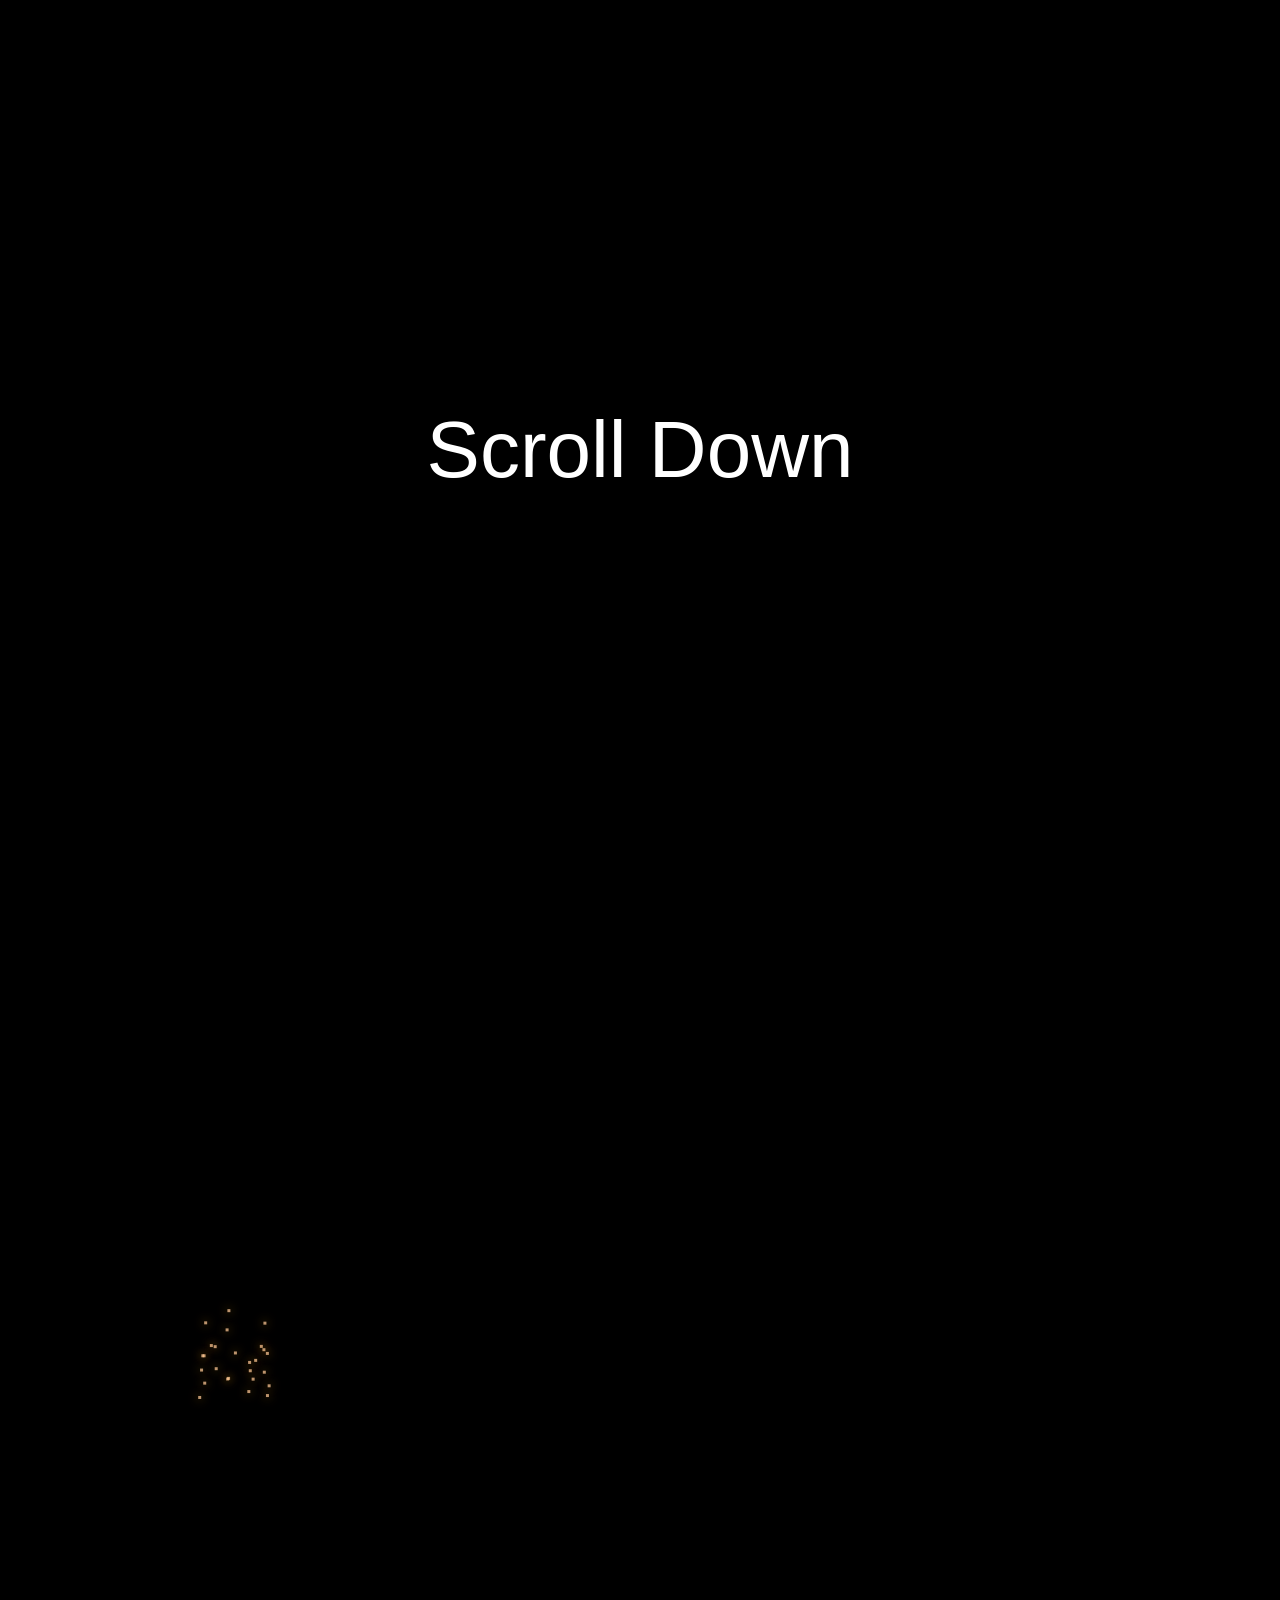
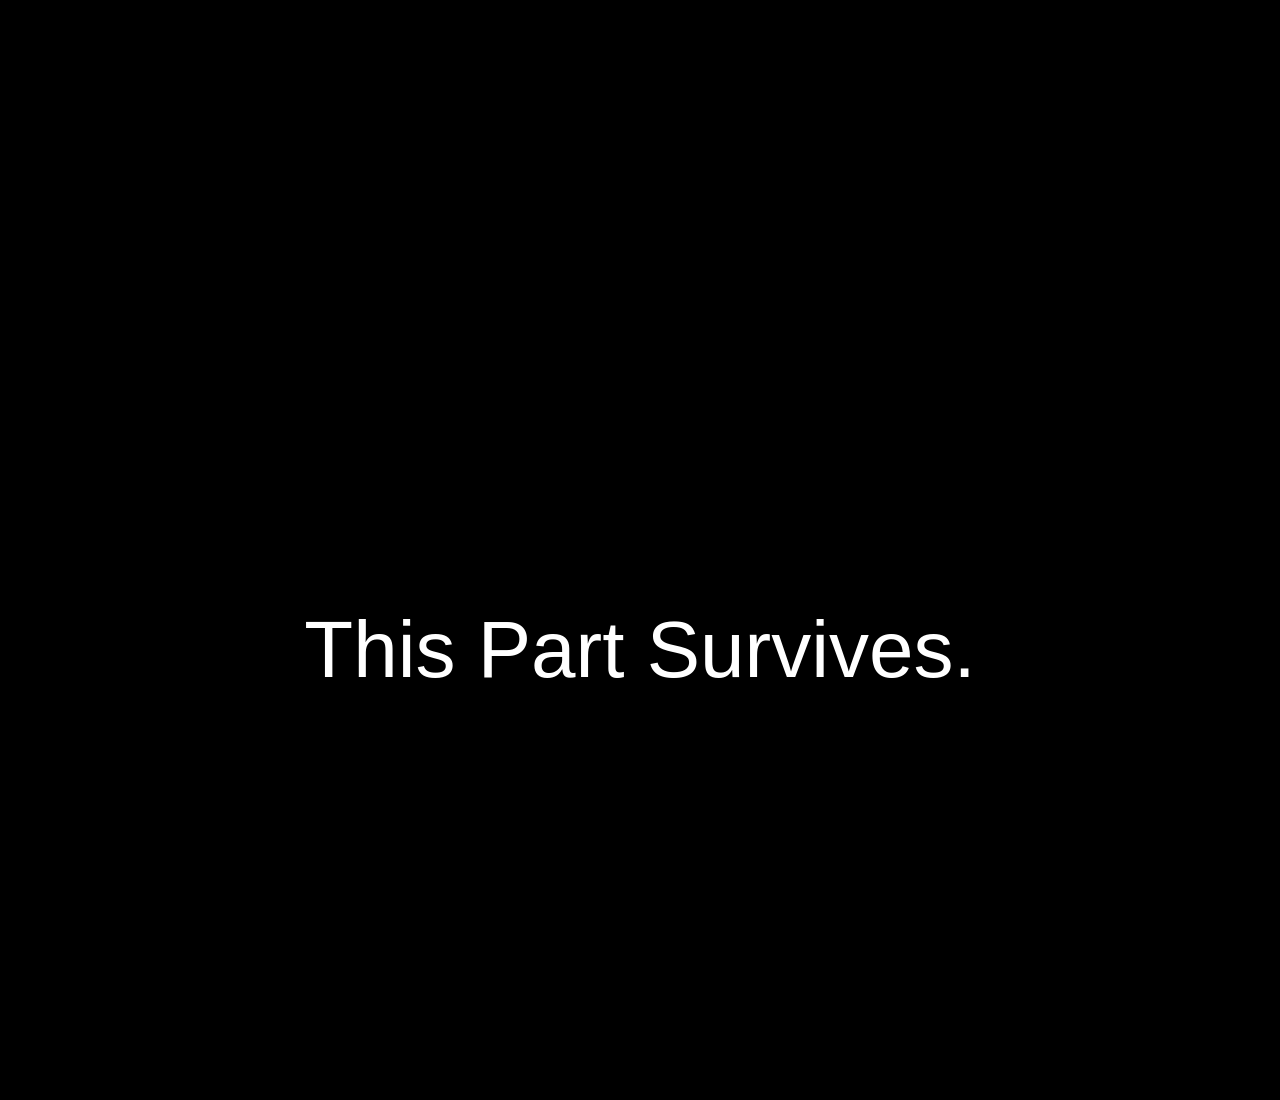
==== index.html @ 109fda02 "Add initial HTML structure for Thanos Scroll Snap" ====
<!DOCTYPE html>
<html>
<head>
<meta charset="UTF-8">
<title>Thanos Scroll Snap</title>
<style>
body {
  margin: 0;
  background: black;
  color: white;
  font-family: Arial, sans-serif;
  overflow-x: hidden;
}

section {
  height: 100vh;
  display: flex;
  justify-content: center;
  align-items: center;
  font-size: 80px;
  position: relative;
}

#snap-section {
  position: relative;
}

canvas {
  position: absolute;
  top: 0;
  left: 0;
  pointer-events: none;
}
</style>
</head>
<body>

<section>
  Scroll Down
</section>

<section id="snap-section">
  <div id="target">I DON'T FEEL SO GOOD...</div>
  <canvas id="canvas"></canvas>
</section>

<section>
  This Part Survives.
</section>

<script>
const section = document.getElementById("snap-section");
const target = document.getElementById("target");
const canvas = document.getElementById("canvas");
const ctx = canvas.getContext("2d");

canvas.width = window.innerWidth;
canvas.height = window.innerHeight;

let particles = [];
let snapped = false;

function createParticles() {
  const rect = target.getBoundingClientRect();

  ctx.font = "80px Arial";
  ctx.fillStyle = "white";
  ctx.fillText(target.innerText, rect.left, rect.top + 80);

  const imageData = ctx.getImageData(rect.left, rect.top, rect.width, rect.height);
  target.style.visibility = "hidden";

  for (let y = 0; y < imageData.height; y += 4) {
    for (let x = 0; x < imageData.width; x += 4) {

      const index = (y * imageData.width + x) * 4;
      const alpha = imageData.data[index + 3];

      // LEFT → RIGHT dissolve control
      if (alpha > 150 && x < imageData.width * progress) {
        particles.push({
          x: rect.left + x,
          y: rect.top + y,
          vx: Math.random() * 3 + 1,  // WIND RIGHT
          vy: (Math.random() - 0.5) * 2,
          alpha: 1,
          glow: Math.random() * 0.5 + 0.5
        });
      }
    }
  }
}

function animate() {
  ctx.clearRect(0, 0, canvas.width, canvas.height);

  particles.forEach(p => {
    p.x += p.vx;
    p.y += p.vy;
    p.alpha -= 0.01;

    ctx.fillStyle = `rgba(255, 200, 150, ${p.alpha})`;
    ctx.shadowBlur = 10;
    ctx.shadowColor = "orange";
    ctx.fillRect(p.x, p.y, 3, 3);
  });

  requestAnimationFrame(animate);
}

let progress = 0;

window.addEventListener("scroll", () => {
  const rect = section.getBoundingClientRect();

  if (!snapped && rect.top < window.innerHeight / 2) {
    snapped = true;
  }

  if (snapped && progress < 1) {
    progress += 0.02; // dissolve speed
    createParticles();
  }
});

animate();
</script>

</body>
</html>
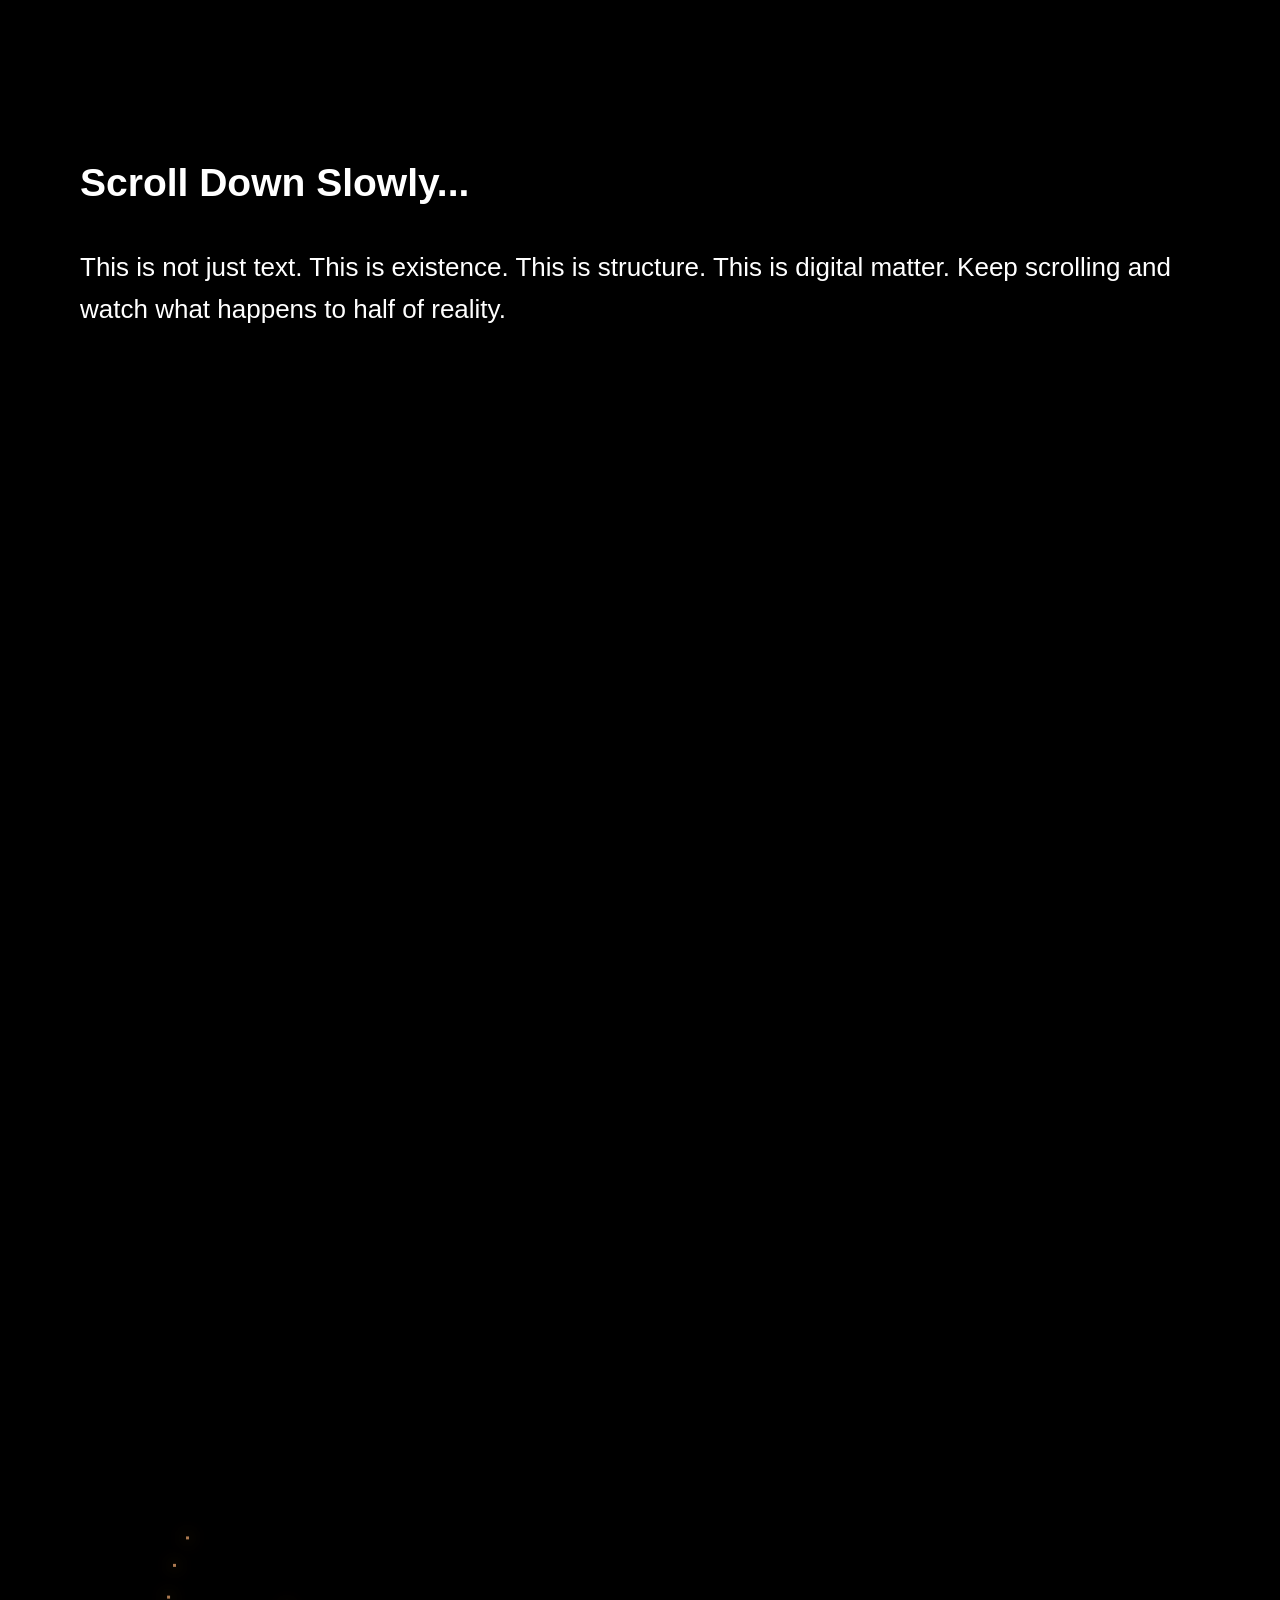
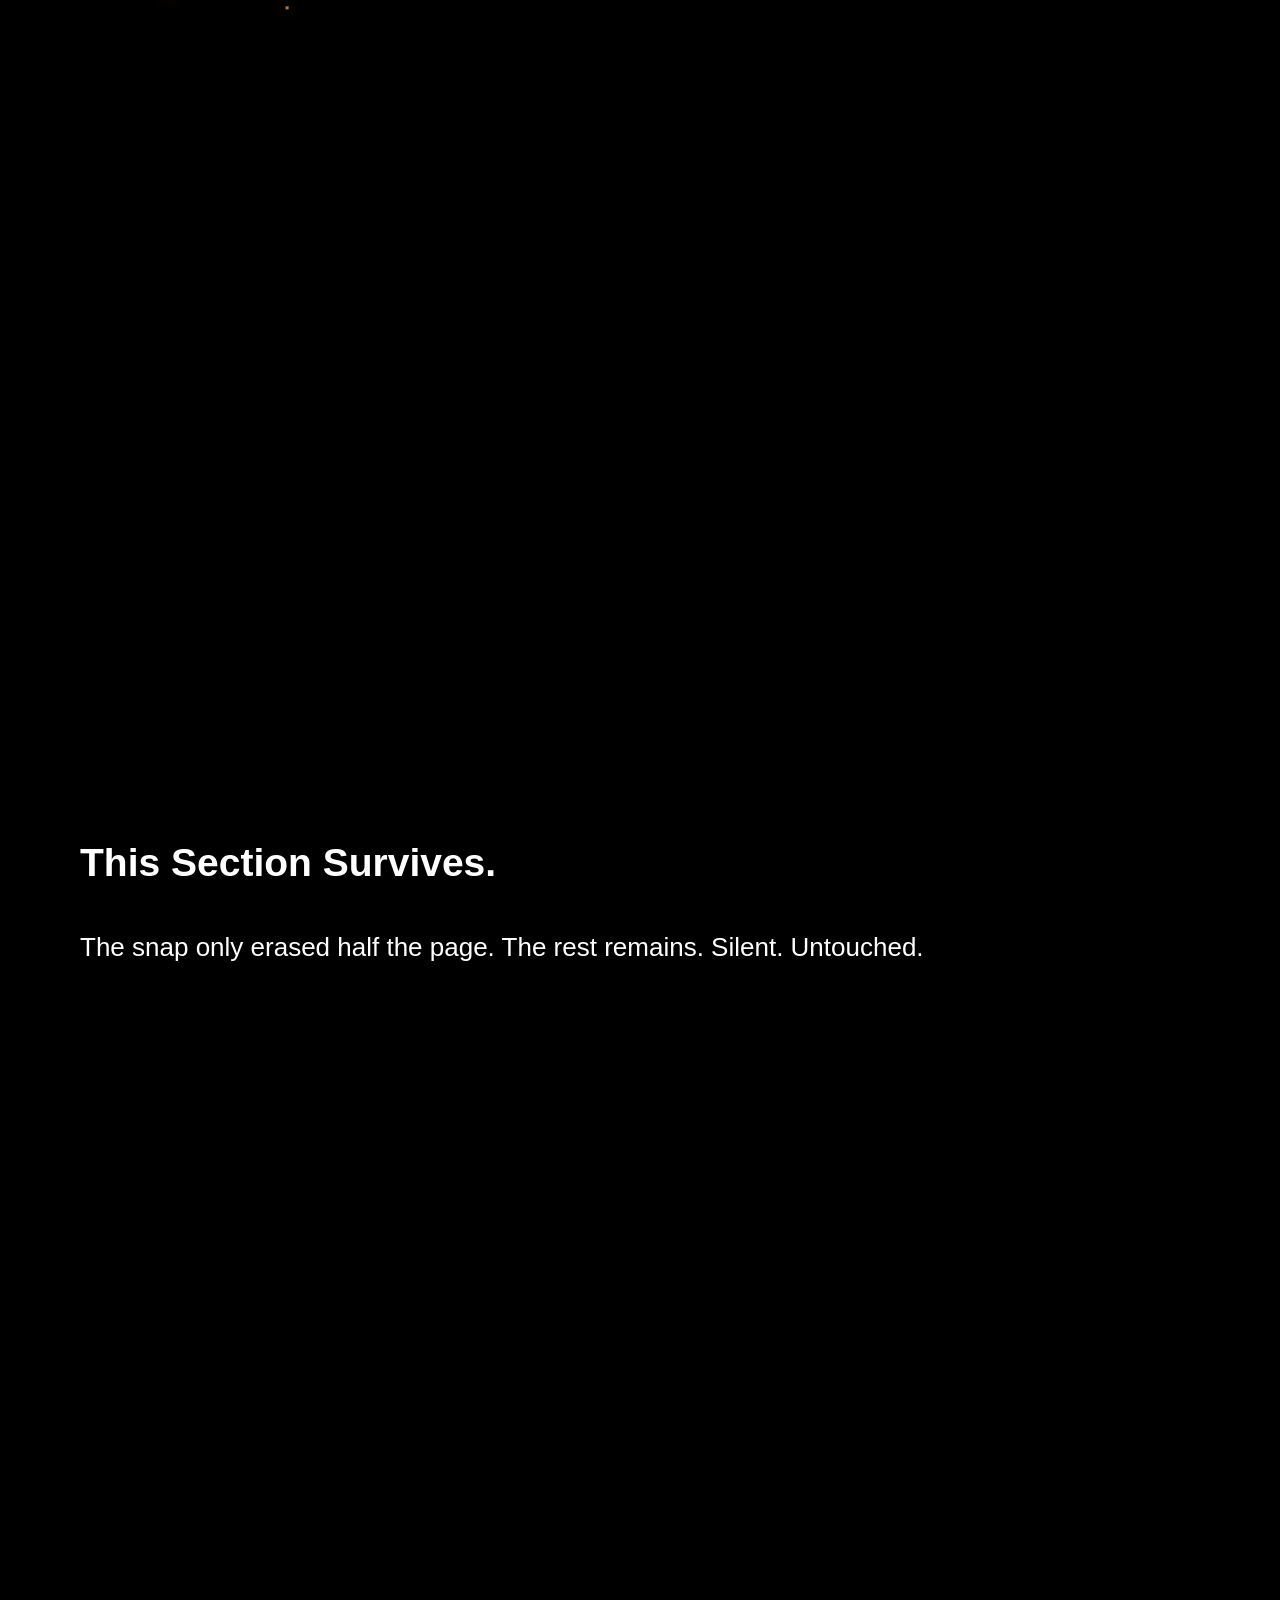
==== commit 7916f1d0: "Update index.html" ====
--- a/index.html
+++ b/index.html
@@ -2,7 +2,7 @@
 <html>
 <head>
 <meta charset="UTF-8">
-<title>Thanos Scroll Snap</title>
+<title>Scroll Snap Apocalypse</title>
 <style>
 body {
   margin: 0;
@@ -13,16 +13,18 @@
 }
 
 section {
-  height: 100vh;
-  display: flex;
-  justify-content: center;
-  align-items: center;
-  font-size: 80px;
-  position: relative;
+  min-height: 100vh;
+  padding: 120px 80px;
+  font-size: 26px;
+  line-height: 1.6;
 }
 
 #snap-section {
   position: relative;
+}
+
+#target {
+  max-width: 900px;
 }
 
 canvas {
@@ -36,16 +38,46 @@
 <body>
 
 <section>
-  Scroll Down
+  <h1>Scroll Down Slowly...</h1>
+  <p>
+  This is not just text. This is existence. This is structure. This is digital matter.
+  Keep scrolling and watch what happens to half of reality.
+  </p>
 </section>
 
 <section id="snap-section">
-  <div id="target">I DON'T FEEL SO GOOD...</div>
+  <div id="target">
+    <h2>The Collapse Begins</h2>
+    <p>
+    Everything you see here will not survive. Systems fail. Structures dissolve.
+    Words lose meaning. Lines fade. Presence becomes memory.
+    </p>
+    <p>
+    This paragraph represents stability. Or at least it tries to.
+    But nothing is stable. Nothing is permanent.
+    </p>
+    <p>
+    The wind is coming from the left.
+    The particles will drift.
+    The dust will glow.
+    And half of this digital world will turn into ash.
+    </p>
+    <p>
+    Scroll further.
+    Watch carefully.
+    </p>
+  </div>
   <canvas id="canvas"></canvas>
 </section>
 
 <section>
-  This Part Survives.
+  <h2>This Section Survives.</h2>
+  <p>
+  The snap only erased half the page.
+  The rest remains.
+  Silent.
+  Untouched.
+  </p>
 </section>
 
 <script>
@@ -59,15 +91,17 @@
 
 let particles = [];
 let snapped = false;
+let progress = 0;
 
 function createParticles() {
   const rect = target.getBoundingClientRect();
 
-  ctx.font = "80px Arial";
+  ctx.font = "26px Arial";
   ctx.fillStyle = "white";
-  ctx.fillText(target.innerText, rect.left, rect.top + 80);
+  ctx.fillText(target.innerText, rect.left, rect.top + 40);
 
   const imageData = ctx.getImageData(rect.left, rect.top, rect.width, rect.height);
+
   target.style.visibility = "hidden";
 
   for (let y = 0; y < imageData.height; y += 4) {
@@ -76,15 +110,13 @@
       const index = (y * imageData.width + x) * 4;
       const alpha = imageData.data[index + 3];
 
-      // LEFT → RIGHT dissolve control
       if (alpha > 150 && x < imageData.width * progress) {
         particles.push({
           x: rect.left + x,
           y: rect.top + y,
-          vx: Math.random() * 3 + 1,  // WIND RIGHT
+          vx: Math.random() * 4 + 1,
           vy: (Math.random() - 0.5) * 2,
-          alpha: 1,
-          glow: Math.random() * 0.5 + 0.5
+          alpha: 1
         });
       }
     }
@@ -97,18 +129,16 @@
   particles.forEach(p => {
     p.x += p.vx;
     p.y += p.vy;
-    p.alpha -= 0.01;
+    p.alpha -= 0.008;
 
-    ctx.fillStyle = `rgba(255, 200, 150, ${p.alpha})`;
-    ctx.shadowBlur = 10;
+    ctx.fillStyle = `rgba(255,180,120,${p.alpha})`;
+    ctx.shadowBlur = 15;
     ctx.shadowColor = "orange";
     ctx.fillRect(p.x, p.y, 3, 3);
   });
 
   requestAnimationFrame(animate);
 }
-
-let progress = 0;
 
 window.addEventListener("scroll", () => {
   const rect = section.getBoundingClientRect();
@@ -118,7 +148,7 @@
   }
 
   if (snapped && progress < 1) {
-    progress += 0.02; // dissolve speed
+    progress += 0.015;
     createParticles();
   }
 });
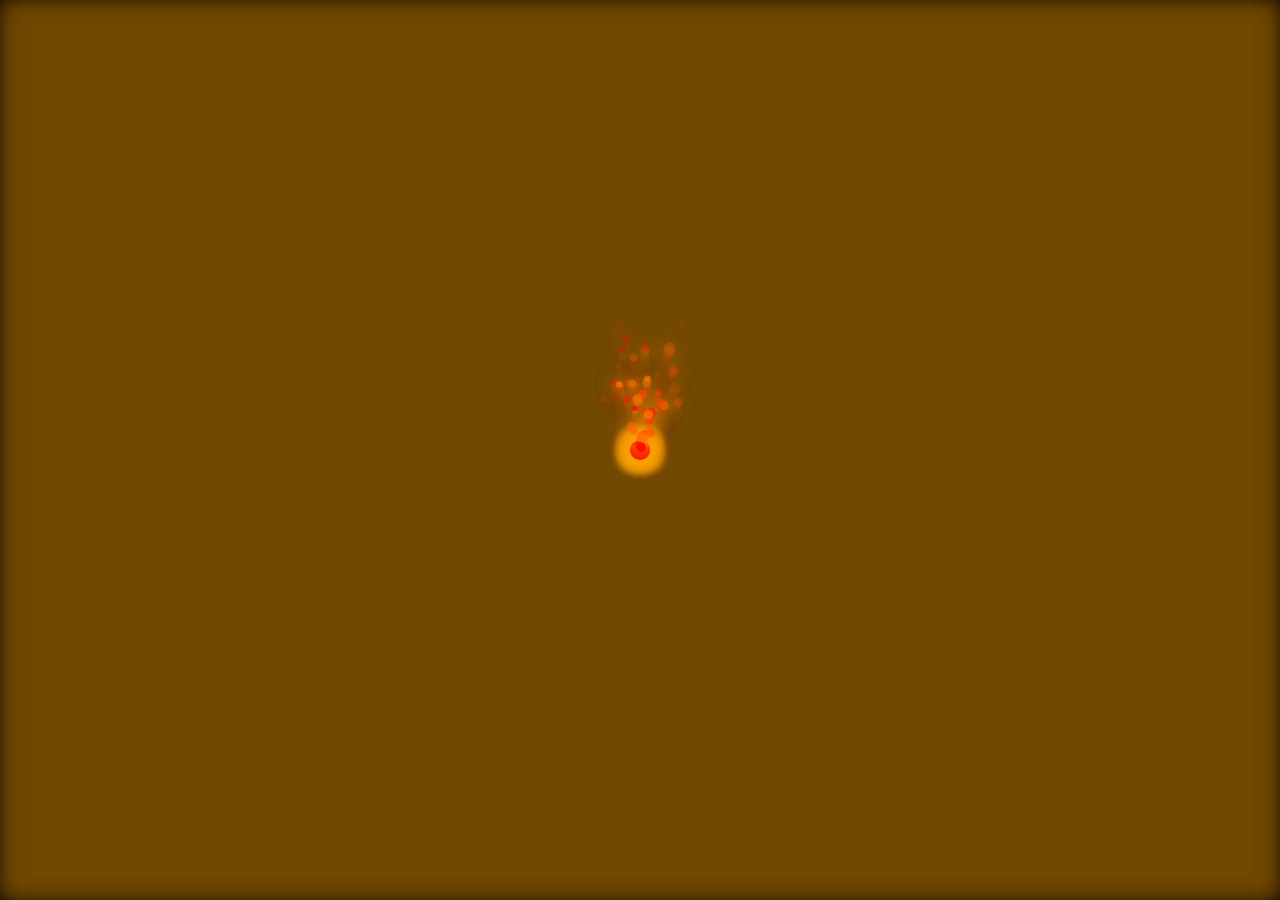
==== commit 4479ccc8: "Update index.html" ====
--- a/index.html
+++ b/index.html
@@ -2,156 +2,100 @@
 <html>
 <head>
 <meta charset="UTF-8">
-<title>Scroll Snap Apocalypse</title>
+<title>Dragon Cursor</title>
 <style>
 body {
   margin: 0;
   background: black;
-  color: white;
-  font-family: Arial, sans-serif;
-  overflow-x: hidden;
+  overflow: hidden;
+  cursor: none;
 }
-
-section {
-  min-height: 100vh;
-  padding: 120px 80px;
-  font-size: 26px;
-  line-height: 1.6;
-}
-
-#snap-section {
-  position: relative;
-}
-
-#target {
-  max-width: 900px;
-}
-
 canvas {
-  position: absolute;
-  top: 0;
-  left: 0;
-  pointer-events: none;
+  display: block;
 }
 </style>
 </head>
 <body>
 
-<section>
-  <h1>Scroll Down Slowly...</h1>
-  <p>
-  This is not just text. This is existence. This is structure. This is digital matter.
-  Keep scrolling and watch what happens to half of reality.
-  </p>
-</section>
-
-<section id="snap-section">
-  <div id="target">
-    <h2>The Collapse Begins</h2>
-    <p>
-    Everything you see here will not survive. Systems fail. Structures dissolve.
-    Words lose meaning. Lines fade. Presence becomes memory.
-    </p>
-    <p>
-    This paragraph represents stability. Or at least it tries to.
-    But nothing is stable. Nothing is permanent.
-    </p>
-    <p>
-    The wind is coming from the left.
-    The particles will drift.
-    The dust will glow.
-    And half of this digital world will turn into ash.
-    </p>
-    <p>
-    Scroll further.
-    Watch carefully.
-    </p>
-  </div>
-  <canvas id="canvas"></canvas>
-</section>
-
-<section>
-  <h2>This Section Survives.</h2>
-  <p>
-  The snap only erased half the page.
-  The rest remains.
-  Silent.
-  Untouched.
-  </p>
-</section>
+<canvas id="canvas"></canvas>
 
 <script>
-const section = document.getElementById("snap-section");
-const target = document.getElementById("target");
 const canvas = document.getElementById("canvas");
 const ctx = canvas.getContext("2d");
 
 canvas.width = window.innerWidth;
 canvas.height = window.innerHeight;
 
-let particles = [];
-let snapped = false;
-let progress = 0;
+let mouse = { x: canvas.width / 2, y: canvas.height / 2 };
+let segments = [];
+let fireParticles = [];
 
-function createParticles() {
-  const rect = target.getBoundingClientRect();
+const segmentCount = 40;
 
-  ctx.font = "26px Arial";
-  ctx.fillStyle = "white";
-  ctx.fillText(target.innerText, rect.left, rect.top + 40);
+// Create dragon body
+for (let i = 0; i < segmentCount; i++) {
+  segments.push({ x: mouse.x, y: mouse.y });
+}
 
-  const imageData = ctx.getImageData(rect.left, rect.top, rect.width, rect.height);
+window.addEventListener("mousemove", e => {
+  mouse.x = e.clientX;
+  mouse.y = e.clientY;
+});
 
-  target.style.visibility = "hidden";
-
-  for (let y = 0; y < imageData.height; y += 4) {
-    for (let x = 0; x < imageData.width; x += 4) {
-
-      const index = (y * imageData.width + x) * 4;
-      const alpha = imageData.data[index + 3];
-
-      if (alpha > 150 && x < imageData.width * progress) {
-        particles.push({
-          x: rect.left + x,
-          y: rect.top + y,
-          vx: Math.random() * 4 + 1,
-          vy: (Math.random() - 0.5) * 2,
-          alpha: 1
-        });
-      }
-    }
-  }
+// Fire particle
+function createFire(x, y) {
+  fireParticles.push({
+    x: x,
+    y: y,
+    vx: (Math.random() - 0.5) * 2,
+    vy: Math.random() * -2 - 1,
+    alpha: 1,
+    size: Math.random() * 4 + 2
+  });
 }
 
 function animate() {
-  ctx.clearRect(0, 0, canvas.width, canvas.height);
+  ctx.fillStyle = "rgba(0,0,0,0.2)";
+  ctx.fillRect(0, 0, canvas.width, canvas.height);
 
-  particles.forEach(p => {
+  // Dragon movement (smooth follow)
+  segments[0].x += (mouse.x - segments[0].x) * 0.2;
+  segments[0].y += (mouse.y - segments[0].y) * 0.2;
+
+  for (let i = 1; i < segments.length; i++) {
+    segments[i].x += (segments[i-1].x - segments[i].x) * 0.3;
+    segments[i].y += (segments[i-1].y - segments[i].y) * 0.3;
+  }
+
+  // Draw dragon body
+  for (let i = segments.length - 1; i >= 0; i--) {
+    ctx.beginPath();
+    ctx.arc(segments[i].x, segments[i].y, 10 - i * 0.2, 0, Math.PI * 2);
+    ctx.fillStyle = `hsl(${i * 5}, 100%, 50%)`;
+    ctx.shadowBlur = 20;
+    ctx.shadowColor = "orange";
+    ctx.fill();
+  }
+
+  // Create fire from head
+  createFire(segments[0].x, segments[0].y);
+
+  // Draw fire particles
+  fireParticles.forEach((p, index) => {
     p.x += p.vx;
     p.y += p.vy;
-    p.alpha -= 0.008;
+    p.alpha -= 0.02;
 
-    ctx.fillStyle = `rgba(255,180,120,${p.alpha})`;
-    ctx.shadowBlur = 15;
-    ctx.shadowColor = "orange";
-    ctx.fillRect(p.x, p.y, 3, 3);
+    ctx.beginPath();
+    ctx.arc(p.x, p.y, p.size, 0, Math.PI * 2);
+    ctx.fillStyle = `rgba(255, ${Math.random()*150}, 0, ${p.alpha})`;
+    ctx.fill();
+
+    if (p.alpha <= 0) fireParticles.splice(index, 1);
   });
 
   requestAnimationFrame(animate);
 }
-
-window.addEventListener("scroll", () => {
-  const rect = section.getBoundingClientRect();
-
-  if (!snapped && rect.top < window.innerHeight / 2) {
-    snapped = true;
-  }
-
-  if (snapped && progress < 1) {
-    progress += 0.015;
-    createParticles();
-  }
-});
 
 animate();
 </script>
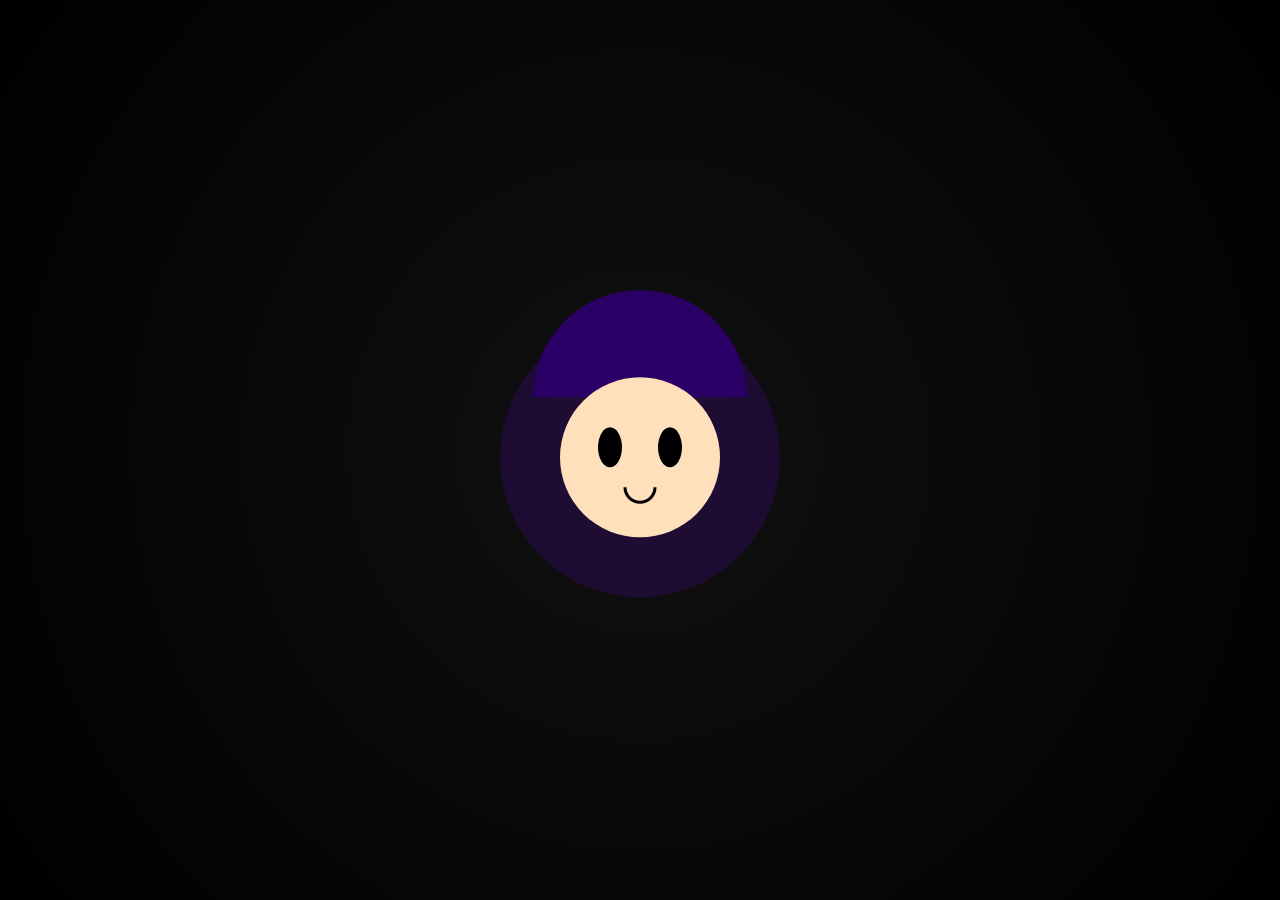
==== commit 46416e29: "Update index.html" ====
--- a/index.html
+++ b/index.html
@@ -2,13 +2,12 @@
 <html>
 <head>
 <meta charset="UTF-8">
-<title>Dragon Cursor</title>
+<title>Code Anime Girl</title>
 <style>
 body {
   margin: 0;
-  background: black;
+  background: radial-gradient(circle at center, #111, #000);
   overflow: hidden;
-  cursor: none;
 }
 canvas {
   display: block;
@@ -26,74 +25,60 @@
 canvas.width = window.innerWidth;
 canvas.height = window.innerHeight;
 
-let mouse = { x: canvas.width / 2, y: canvas.height / 2 };
-let segments = [];
-let fireParticles = [];
+let time = 0;
+let blinkTimer = 0;
 
-const segmentCount = 40;
+function drawCharacter() {
+  const centerX = canvas.width / 2;
+  const centerY = canvas.height / 2 + Math.sin(time * 0.02) * 10;
 
-// Create dragon body
-for (let i = 0; i < segmentCount; i++) {
-  segments.push({ x: mouse.x, y: mouse.y });
-}
+  // Aura glow
+  ctx.beginPath();
+  ctx.arc(centerX, centerY, 140, 0, Math.PI * 2);
+  ctx.fillStyle = "rgba(120, 0, 255, 0.15)";
+  ctx.fill();
 
-window.addEventListener("mousemove", e => {
-  mouse.x = e.clientX;
-  mouse.y = e.clientY;
-});
+  // Hair sway
+  const hairOffset = Math.sin(time * 0.05) * 8;
 
-// Fire particle
-function createFire(x, y) {
-  fireParticles.push({
-    x: x,
-    y: y,
-    vx: (Math.random() - 0.5) * 2,
-    vy: Math.random() * -2 - 1,
-    alpha: 1,
-    size: Math.random() * 4 + 2
-  });
+  // Hair
+  ctx.beginPath();
+  ctx.arc(centerX, centerY - 60, 100 + hairOffset, Math.PI, 2 * Math.PI);
+  ctx.fillStyle = "#2b0066";
+  ctx.fill();
+
+  // Face
+  ctx.beginPath();
+  ctx.arc(centerX, centerY, 80, 0, Math.PI * 2);
+  ctx.fillStyle = "#ffe0bd";
+  ctx.fill();
+
+  // Eyes
+  blinkTimer++;
+  let eyeHeight = blinkTimer % 200 > 180 ? 2 : 20;
+
+  ctx.fillStyle = "black";
+
+  ctx.beginPath();
+  ctx.ellipse(centerX - 30, centerY - 10, 12, eyeHeight, 0, 0, Math.PI * 2);
+  ctx.fill();
+
+  ctx.beginPath();
+  ctx.ellipse(centerX + 30, centerY - 10, 12, eyeHeight, 0, 0, Math.PI * 2);
+  ctx.fill();
+
+  // Mouth
+  ctx.beginPath();
+  ctx.arc(centerX, centerY + 30, 15, 0, Math.PI);
+  ctx.strokeStyle = "black";
+  ctx.lineWidth = 3;
+  ctx.stroke();
 }
 
 function animate() {
-  ctx.fillStyle = "rgba(0,0,0,0.2)";
-  ctx.fillRect(0, 0, canvas.width, canvas.height);
-
-  // Dragon movement (smooth follow)
-  segments[0].x += (mouse.x - segments[0].x) * 0.2;
-  segments[0].y += (mouse.y - segments[0].y) * 0.2;
-
-  for (let i = 1; i < segments.length; i++) {
-    segments[i].x += (segments[i-1].x - segments[i].x) * 0.3;
-    segments[i].y += (segments[i-1].y - segments[i].y) * 0.3;
-  }
-
-  // Draw dragon body
-  for (let i = segments.length - 1; i >= 0; i--) {
-    ctx.beginPath();
-    ctx.arc(segments[i].x, segments[i].y, 10 - i * 0.2, 0, Math.PI * 2);
-    ctx.fillStyle = `hsl(${i * 5}, 100%, 50%)`;
-    ctx.shadowBlur = 20;
-    ctx.shadowColor = "orange";
-    ctx.fill();
-  }
-
-  // Create fire from head
-  createFire(segments[0].x, segments[0].y);
-
-  // Draw fire particles
-  fireParticles.forEach((p, index) => {
-    p.x += p.vx;
-    p.y += p.vy;
-    p.alpha -= 0.02;
-
-    ctx.beginPath();
-    ctx.arc(p.x, p.y, p.size, 0, Math.PI * 2);
-    ctx.fillStyle = `rgba(255, ${Math.random()*150}, 0, ${p.alpha})`;
-    ctx.fill();
-
-    if (p.alpha <= 0) fireParticles.splice(index, 1);
-  });
-
+  ctx.clearRect(0, 0, canvas.width, canvas.height);
+  drawCharacter();
+  time++;
   requestAnimationFrame(animate);
 }
 
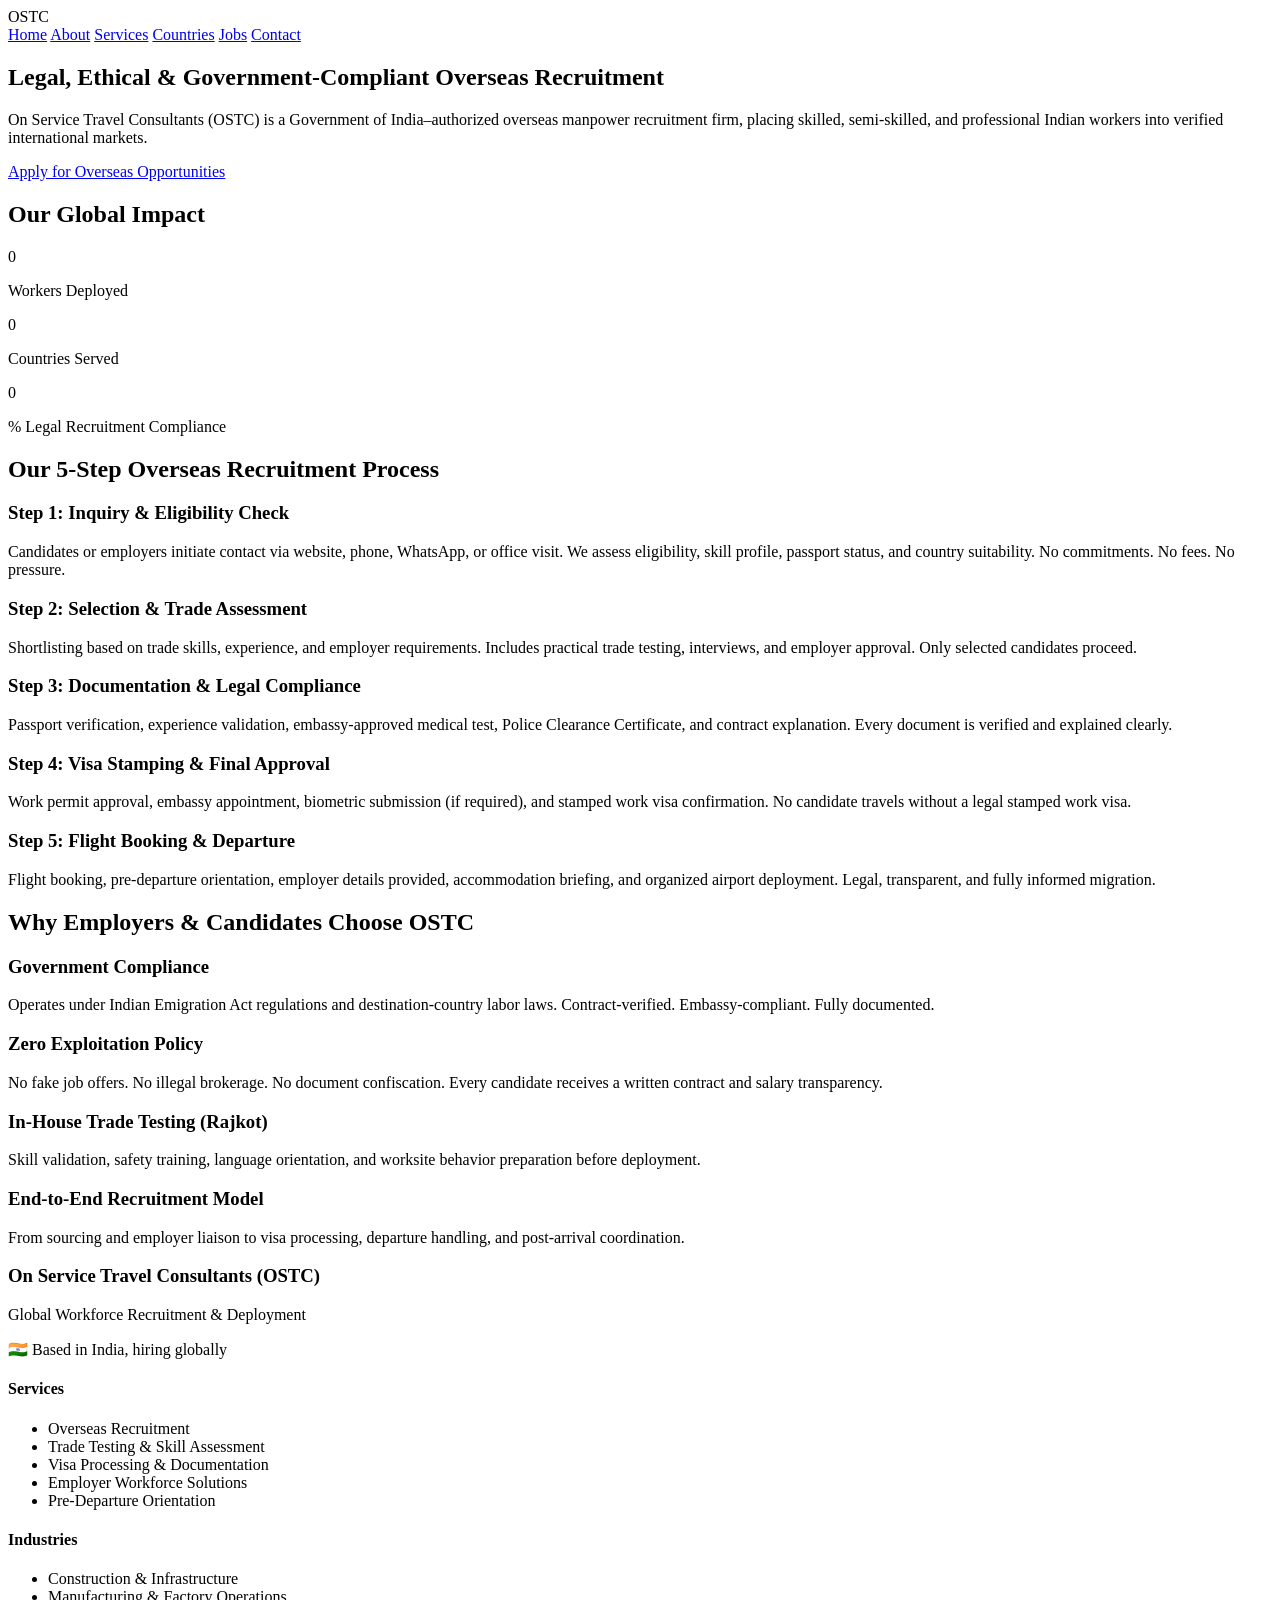
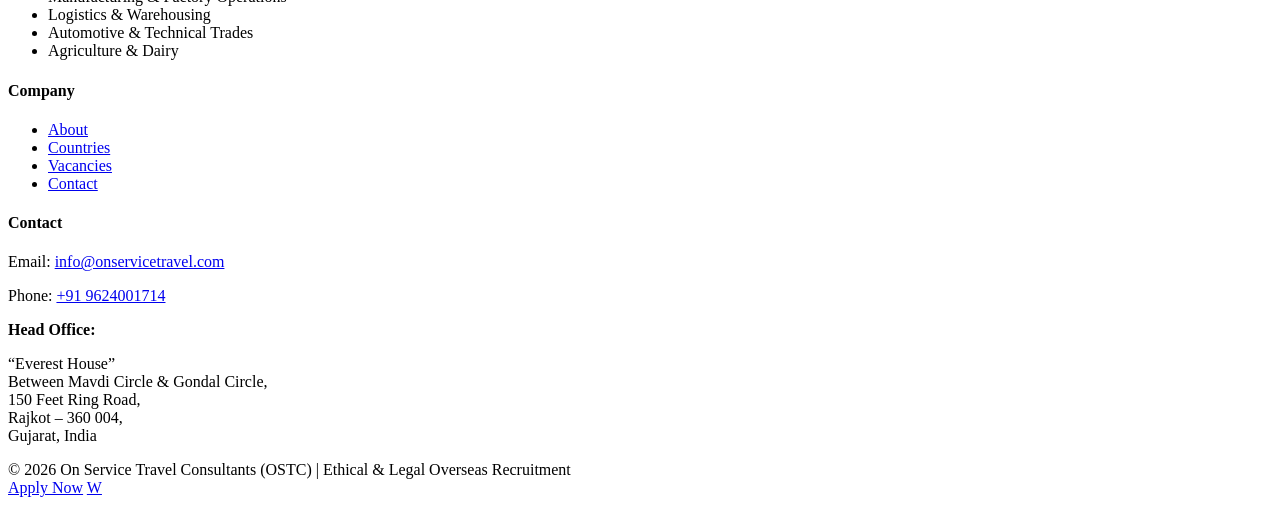
==== commit 8b95440c: "Update index.html" ====
--- a/index.html
+++ b/index.html
@@ -1,89 +1,228 @@
 <!DOCTYPE html>
-<html>
+<html lang="en">
 <head>
 <meta charset="UTF-8">
-<title>Code Anime Girl</title>
-<style>
-body {
-  margin: 0;
-  background: radial-gradient(circle at center, #111, #000);
-  overflow: hidden;
-}
-canvas {
-  display: block;
-}
-</style>
+<meta name="viewport" content="width=device-width, initial-scale=1.0">
+<title>OSTC | Overseas Workforce Deployment</title>
+<link rel="stylesheet" href="style.css">
 </head>
 <body>
 
-<canvas id="canvas"></canvas>
-
-<script>
-const canvas = document.getElementById("canvas");
-const ctx = canvas.getContext("2d");
-
-canvas.width = window.innerWidth;
-canvas.height = window.innerHeight;
-
-let time = 0;
-let blinkTimer = 0;
-
-function drawCharacter() {
-  const centerX = canvas.width / 2;
-  const centerY = canvas.height / 2 + Math.sin(time * 0.02) * 10;
-
-  // Aura glow
-  ctx.beginPath();
-  ctx.arc(centerX, centerY, 140, 0, Math.PI * 2);
-  ctx.fillStyle = "rgba(120, 0, 255, 0.15)";
-  ctx.fill();
-
-  // Hair sway
-  const hairOffset = Math.sin(time * 0.05) * 8;
-
-  // Hair
-  ctx.beginPath();
-  ctx.arc(centerX, centerY - 60, 100 + hairOffset, Math.PI, 2 * Math.PI);
-  ctx.fillStyle = "#2b0066";
-  ctx.fill();
-
-  // Face
-  ctx.beginPath();
-  ctx.arc(centerX, centerY, 80, 0, Math.PI * 2);
-  ctx.fillStyle = "#ffe0bd";
-  ctx.fill();
-
-  // Eyes
-  blinkTimer++;
-  let eyeHeight = blinkTimer % 200 > 180 ? 2 : 20;
-
-  ctx.fillStyle = "black";
-
-  ctx.beginPath();
-  ctx.ellipse(centerX - 30, centerY - 10, 12, eyeHeight, 0, 0, Math.PI * 2);
-  ctx.fill();
-
-  ctx.beginPath();
-  ctx.ellipse(centerX + 30, centerY - 10, 12, eyeHeight, 0, 0, Math.PI * 2);
-  ctx.fill();
-
-  // Mouth
-  ctx.beginPath();
-  ctx.arc(centerX, centerY + 30, 15, 0, Math.PI);
-  ctx.strokeStyle = "black";
-  ctx.lineWidth = 3;
-  ctx.stroke();
-}
-
-function animate() {
-  ctx.clearRect(0, 0, canvas.width, canvas.height);
-  drawCharacter();
-  time++;
-  requestAnimationFrame(animate);
-}
-
-animate();
-</script>
-
+<header>
+  <div class="logo">OSTC</div>
+  <nav>
+    <a href="index.html">Home</a>
+    <a href="about.html">About</a>
+    <a href="services.html">Services</a>
+    <a href="countries.html">Countries</a>
+    <a href="jobs.html">Jobs</a>
+    <a href="contact.html">Contact</a>
+  </nav>
+</header>
+
+<!-- HERO -->
+<section class="hero">
+  <div>
+    <h1>Legal, Ethical & Government-Compliant Overseas Recruitment</h1>
+    <p>
+      On Service Travel Consultants (OSTC) is a Government of India–authorized overseas manpower recruitment firm,
+      placing skilled, semi-skilled, and professional Indian workers into verified international markets.
+    </p>
+    <a href="contact.html" class="btn">Apply for Overseas Opportunities</a>
+  </div>
+</section>
+
+<!-- TRUST COUNTERS -->
+<section class="section reveal">
+  <h2>Our Global Impact</h2>
+  <div class="grid">
+    <div class="card">
+      <div class="counter" data-target="10000">0</div>
+      <p>Workers Deployed</p>
+    </div>
+    <div class="card">
+      <div class="counter" data-target="15">0</div>
+      <p>Countries Served</p>
+    </div>
+    <div class="card">
+      <div class="counter" data-target="100">0</div>
+      <p>% Legal Recruitment Compliance</p>
+    </div>
+  </div>
+</section>
+
+<!-- 5 STEP PROCESS -->
+<section class="section reveal">
+  <h2>Our 5-Step Overseas Recruitment Process</h2>
+
+  <div class="timeline">
+
+    <div class="step card">
+      <h3>Step 1: Inquiry & Eligibility Check</h3>
+      <p>
+        Candidates or employers initiate contact via website, phone, WhatsApp, or office visit.
+        We assess eligibility, skill profile, passport status, and country suitability.
+        No commitments. No fees. No pressure.
+      </p>
+      <div class="progress-bar"><div class="progress-fill"></div></div>
+    </div>
+
+    <div class="step card">
+      <h3>Step 2: Selection & Trade Assessment</h3>
+      <p>
+        Shortlisting based on trade skills, experience, and employer requirements.
+        Includes practical trade testing, interviews, and employer approval.
+        Only selected candidates proceed.
+      </p>
+      <div class="progress-bar"><div class="progress-fill"></div></div>
+    </div>
+
+    <div class="step card">
+      <h3>Step 3: Documentation & Legal Compliance</h3>
+      <p>
+        Passport verification, experience validation, embassy-approved medical test,
+        Police Clearance Certificate, and contract explanation.
+        Every document is verified and explained clearly.
+      </p>
+      <div class="progress-bar"><div class="progress-fill"></div></div>
+    </div>
+
+    <div class="step card">
+      <h3>Step 4: Visa Stamping & Final Approval</h3>
+      <p>
+        Work permit approval, embassy appointment, biometric submission (if required),
+        and stamped work visa confirmation.
+        No candidate travels without a legal stamped work visa.
+      </p>
+      <div class="progress-bar"><div class="progress-fill"></div></div>
+    </div>
+
+    <div class="step card">
+      <h3>Step 5: Flight Booking & Departure</h3>
+      <p>
+        Flight booking, pre-departure orientation, employer details provided,
+        accommodation briefing, and organized airport deployment.
+        Legal, transparent, and fully informed migration.
+      </p>
+      <div class="progress-bar"><div class="progress-fill"></div></div>
+    </div>
+
+  </div>
+</section>
+
+<!-- WHY CHOOSE OSTC -->
+<section class="section reveal">
+  <h2>Why Employers & Candidates Choose OSTC</h2>
+
+  <div class="grid">
+
+    <div class="card">
+      <h3>Government Compliance</h3>
+      <p>
+        Operates under Indian Emigration Act regulations and destination-country labor laws.
+        Contract-verified. Embassy-compliant. Fully documented.
+      </p>
+    </div>
+
+    <div class="card">
+      <h3>Zero Exploitation Policy</h3>
+      <p>
+        No fake job offers. No illegal brokerage. No document confiscation.
+        Every candidate receives a written contract and salary transparency.
+      </p>
+    </div>
+
+    <div class="card">
+      <h3>In-House Trade Testing (Rajkot)</h3>
+      <p>
+        Skill validation, safety training, language orientation,
+        and worksite behavior preparation before deployment.
+      </p>
+    </div>
+
+    <div class="card">
+      <h3>End-to-End Recruitment Model</h3>
+      <p>
+        From sourcing and employer liaison to visa processing,
+        departure handling, and post-arrival coordination.
+      </p>
+    </div>
+
+  </div>
+</section>
+
+<footer class="main-footer">
+
+  <div class="footer-container">
+
+    <!-- BRAND -->
+    <div class="footer-col">
+      <h3>On Service Travel Consultants (OSTC)</h3>
+      <p>Global Workforce Recruitment & Deployment</p>
+      <p>🇮🇳 Based in India, hiring globally</p>
+    </div>
+
+    <!-- SERVICES -->
+    <div class="footer-col">
+      <h4>Services</h4>
+      <ul>
+        <li>Overseas Recruitment</li>
+        <li>Trade Testing & Skill Assessment</li>
+        <li>Visa Processing & Documentation</li>
+        <li>Employer Workforce Solutions</li>
+        <li>Pre-Departure Orientation</li>
+      </ul>
+    </div>
+
+    <!-- INDUSTRIES -->
+    <div class="footer-col">
+      <h4>Industries</h4>
+      <ul>
+        <li>Construction & Infrastructure</li>
+        <li>Manufacturing & Factory Operations</li>
+        <li>Logistics & Warehousing</li>
+        <li>Automotive & Technical Trades</li>
+        <li>Agriculture & Dairy</li>
+      </ul>
+    </div>
+
+    <!-- COMPANY -->
+    <div class="footer-col">
+      <h4>Company</h4>
+      <ul>
+        <li><a href="about.html">About</a></li>
+        <li><a href="countries.html">Countries</a></li>
+        <li><a href="jobs.html">Vacancies</a></li>
+        <li><a href="contact.html">Contact</a></li>
+      </ul>
+    </div>
+
+    <!-- CONTACT -->
+    <div class="footer-col">
+      <h4>Contact</h4>
+      <p>Email: <a href="mailto:info@onservicetravel.com">info@onservicetravel.com</a></p>
+      <p>Phone: <a href="tel:+919624001714">+91 9624001714</a></p>
+      <p><strong>Head Office:</strong></p>
+      <p>
+        “Everest House”<br>
+        Between Mavdi Circle & Gondal Circle,<br>
+        150 Feet Ring Road,<br>
+        Rajkot – 360 004,<br>
+        Gujarat, India
+      </p>
+    </div>
+
+  </div>
+
+  <div class="footer-bottom">
+    © 2026 On Service Travel Consultants (OSTC) | Ethical & Legal Overseas Recruitment
+  </div>
+
+</footer>
+
+<a href="contact.html" class="sticky-cta">Apply Now</a>
+<a href="https://wa.me/0000000000" class="whatsapp">W</a>
+
+<script src="script.js"></script>
 </body>
 </html>
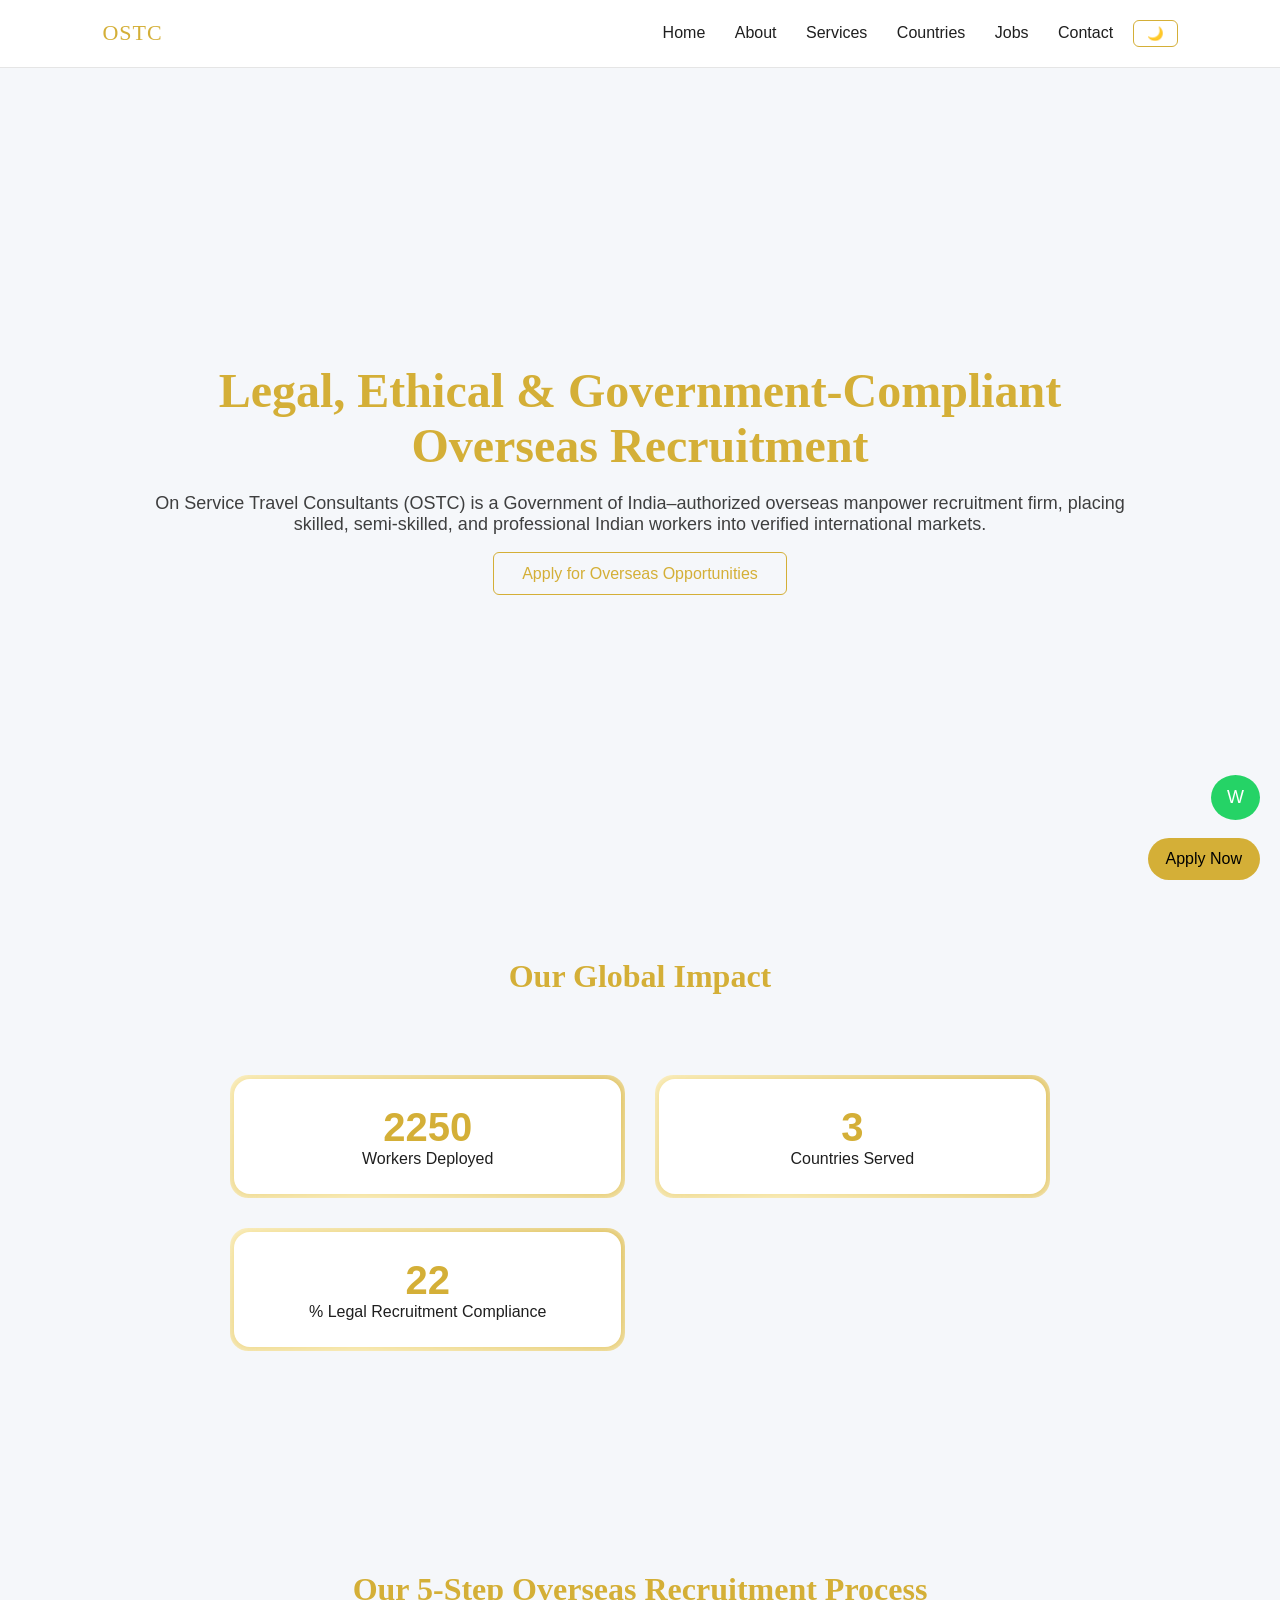
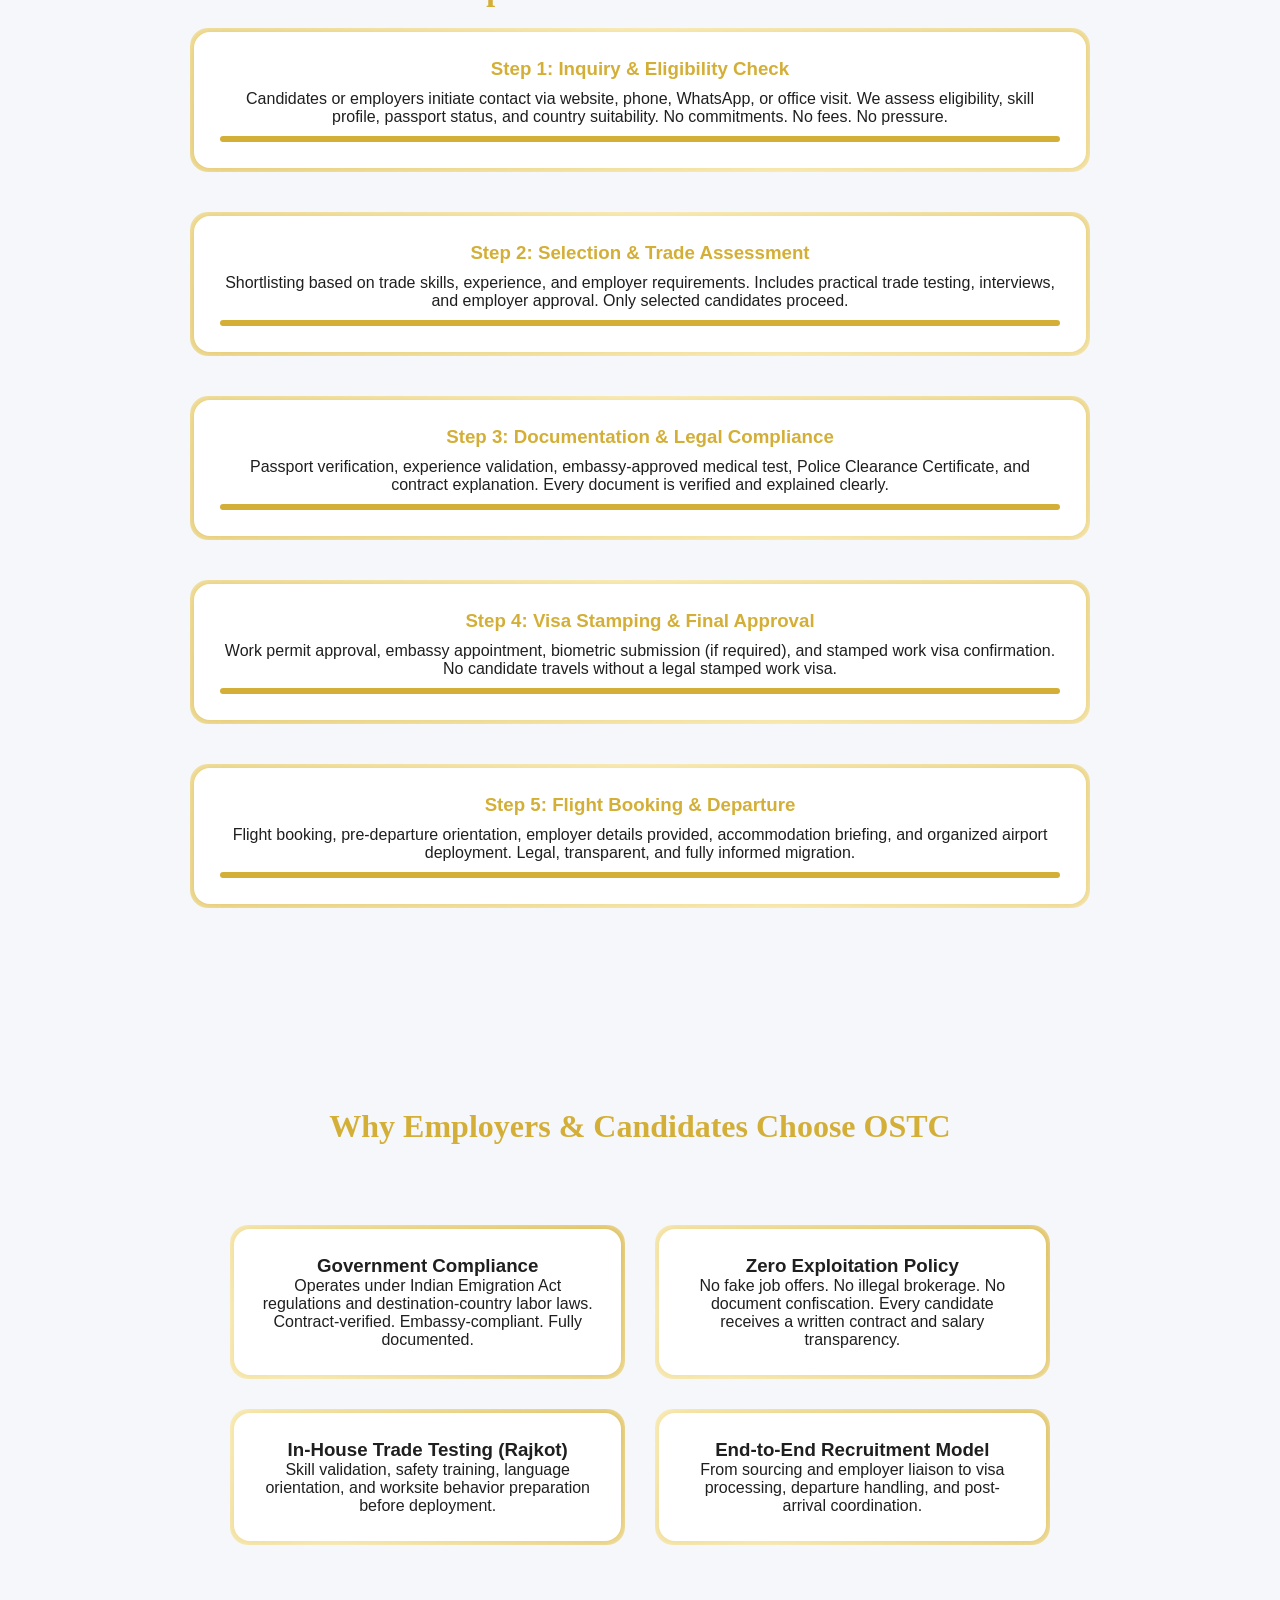
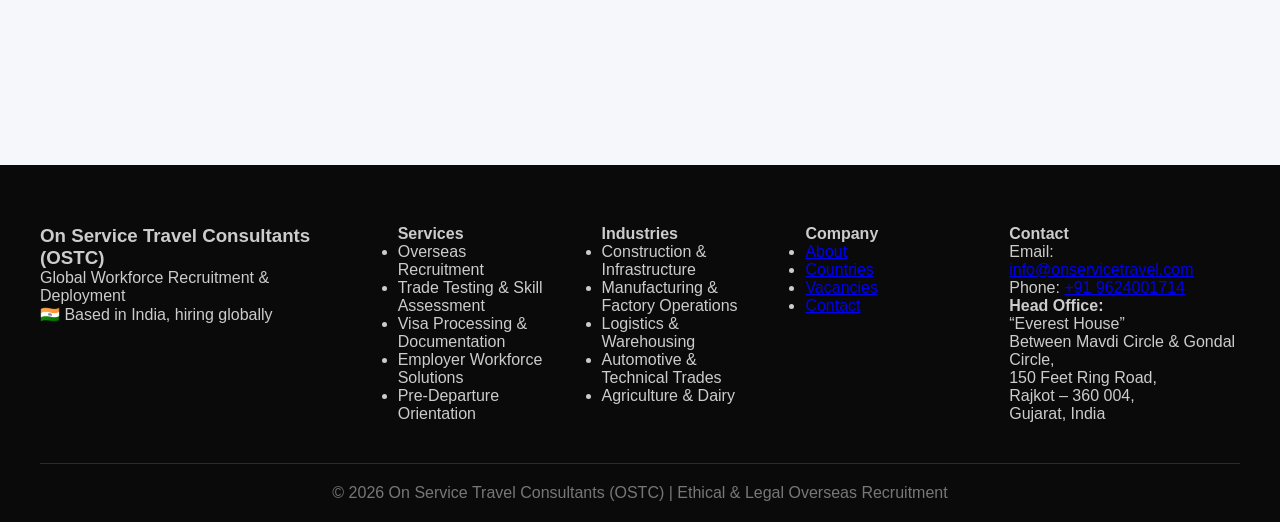
==== commit 1d661505: "Add theme toggle button and script for dark mode" ====
--- a/index.html
+++ b/index.html
@@ -5,6 +5,12 @@
 <meta name="viewport" content="width=device-width, initial-scale=1.0">
 <title>OSTC | Overseas Workforce Deployment</title>
 <link rel="stylesheet" href="style.css">
+
+<script>
+  if (localStorage.getItem('theme') === 'dark') {
+    document.documentElement.setAttribute('data-theme', 'dark');
+  }
+</script>
 </head>
 <body>
 
@@ -17,10 +23,10 @@
     <a href="countries.html">Countries</a>
     <a href="jobs.html">Jobs</a>
     <a href="contact.html">Contact</a>
+    <button id="theme-toggle" class="btn" style="padding: 5px 12px; margin-left: 15px; cursor: pointer; min-width: 45px;">🌙</button>
   </nav>
 </header>
 
-<!-- HERO -->
 <section class="hero">
   <div>
     <h1>Legal, Ethical & Government-Compliant Overseas Recruitment</h1>
@@ -32,7 +38,6 @@
   </div>
 </section>
 
-<!-- TRUST COUNTERS -->
 <section class="section reveal">
   <h2>Our Global Impact</h2>
   <div class="grid">
@@ -51,7 +56,6 @@
   </div>
 </section>
 
-<!-- 5 STEP PROCESS -->
 <section class="section reveal">
   <h2>Our 5-Step Overseas Recruitment Process</h2>
 
@@ -110,7 +114,6 @@
   </div>
 </section>
 
-<!-- WHY CHOOSE OSTC -->
 <section class="section reveal">
   <h2>Why Employers & Candidates Choose OSTC</h2>
 
@@ -155,14 +158,12 @@
 
   <div class="footer-container">
 
-    <!-- BRAND -->
     <div class="footer-col">
       <h3>On Service Travel Consultants (OSTC)</h3>
       <p>Global Workforce Recruitment & Deployment</p>
       <p>🇮🇳 Based in India, hiring globally</p>
     </div>
 
-    <!-- SERVICES -->
     <div class="footer-col">
       <h4>Services</h4>
       <ul>
@@ -174,7 +175,6 @@
       </ul>
     </div>
 
-    <!-- INDUSTRIES -->
     <div class="footer-col">
       <h4>Industries</h4>
       <ul>
@@ -186,7 +186,6 @@
       </ul>
     </div>
 
-    <!-- COMPANY -->
     <div class="footer-col">
       <h4>Company</h4>
       <ul>
@@ -197,7 +196,6 @@
       </ul>
     </div>
 
-    <!-- CONTACT -->
     <div class="footer-col">
       <h4>Contact</h4>
       <p>Email: <a href="mailto:info@onservicetravel.com">info@onservicetravel.com</a></p>
@@ -221,7 +219,7 @@
 </footer>
 
 <a href="contact.html" class="sticky-cta">Apply Now</a>
-<a href="https://wa.me/0000000000" class="whatsapp">W</a>
+<a href="https://wa.me/919624001714" class="whatsapp">W</a>
 
 <script src="script.js"></script>
 </body>
--- a/style.css
+++ b/style.css
@@ -0,0 +1,356 @@
+/* ================================
+   THEME VARIABLES
+================================ */
+:root {
+  --bg-body: #f5f7fa;
+  --bg-header: #ffffff;
+  --text-main: #1f1f1f;
+  --card-inner: #ffffff;
+  --border-light: #e5e5e5;
+  --footer-bg: #0a0a0a;
+}
+
+[data-theme="dark"] {
+  --bg-body: #121212;
+  --bg-header: #1a1a1a;
+  --text-main: #e0e0e0;
+  --card-inner: #1e1e1e;
+  --border-light: #333333;
+}
+
+/* Apply Variables to your existing code */
+body {
+  background: var(--bg-body) !important;
+  color: var(--text-main) !important;
+  transition: 0.3s ease;
+}
+
+header {
+  background: var(--bg-header) !important;
+  border-bottom: 1px solid var(--border-light) !important;
+}
+
+nav a {
+  color: var(--text-main) !important;
+}
+
+/* Maintaining your Gold Glow Card in Dark Mode */
+.card::after {
+  background: var(--card-inner) !important; /* This changes the card center to dark */
+}
+
+.accordion-header {
+  background: var(--card-inner) !important;
+  border: 1px solid var(--border-light) !important;
+}
+
+.accordion-content {
+  background: var(--bg-body) !important;
+}
+/* ================================
+   OSTC LIGHT + STRONG GOLD GLOW
+================================ */
+
+/* Google Fonts */
+@import url('https://fonts.googleapis.com/css2?family=Playfair+Display:wght@600;700&family=Poppins:wght@300;400;500;600&display=swap');
+
+* {
+  margin: 0;
+  padding: 0;
+  box-sizing: border-box;
+}
+
+html {
+  scroll-behavior: smooth;
+}
+
+body {
+  font-family: 'Poppins', sans-serif;
+  background: #f5f7fa;
+  color: #1f1f1f;
+  overflow-x: hidden;
+}
+
+/* ===== Header ===== */
+header {
+  position: sticky;
+  top: 0;
+  display: flex;
+  justify-content: space-between;
+  padding: 20px 8%;
+  background: #ffffff;
+  border-bottom: 1px solid #e5e5e5;
+  z-index: 1000;
+}
+
+.logo {
+  font-family: 'Playfair Display', serif;
+  font-size: 22px;
+  color: #d4af37;
+  letter-spacing: 1px;
+}
+
+nav a {
+  margin-left: 25px;
+  text-decoration: none;
+  color: #1f1f1f;
+  position: relative;
+  transition: 0.3s;
+}
+
+nav a::after {
+  content: "";
+  position: absolute;
+  width: 0%;
+  height: 2px;
+  background: #d4af37;
+  bottom: -6px;
+  left: 0;
+  transition: 0.3s;
+}
+
+nav a:hover {
+  color: #d4af37;
+}
+
+nav a:hover::after {
+  width: 100%;
+}
+
+/* ===== Hero ===== */
+.hero {
+  min-height: 90vh;
+  display: flex;
+  justify-content: center;
+  align-items: center;
+  text-align: center;
+  padding: 0 10%;
+}
+
+.hero h1 {
+  font-family: 'Playfair Display', serif;
+  font-size: 48px;
+  color: #d4af37;
+  margin-bottom: 20px;
+}
+
+.hero p {
+  font-size: 18px;
+  opacity: 0.85;
+  margin-bottom: 30px;
+}
+
+/* ===== Buttons ===== */
+.btn {
+  padding: 12px 28px;
+  border: 1px solid #d4af37;
+  color: #d4af37;
+  background: transparent;
+  cursor: pointer;
+  transition: 0.3s ease;
+  text-decoration: none;
+  border-radius: 6px;
+}
+
+.btn:hover {
+  background: #d4af37;
+  color: #000;
+}
+
+/* Sticky CTA */
+.sticky-cta {
+  position: fixed;
+  bottom: 20px;
+  right: 20px;
+  background: #d4af37;
+  color: #000;
+  padding: 12px 18px;
+  border-radius: 30px;
+  font-weight: 500;
+  text-decoration: none;
+  z-index: 999;
+}
+
+/* WhatsApp */
+.whatsapp {
+  position: fixed;
+  bottom: 80px;
+  right: 20px;
+  background: #25D366;
+  color: #fff;
+  padding: 12px 16px;
+  border-radius: 50%;
+  font-size: 18px;
+  text-decoration: none;
+  z-index: 999;
+}
+
+/* ===== Sections ===== */
+.section {
+  padding: 80px 10%;
+  text-align: center;
+}
+
+.section h2 {
+  font-family: 'Playfair Display', serif;
+  color: #d4af37;
+  margin-bottom: 20px;
+  font-size: 32px;
+}
+
+/* ===== GRID ===== */
+.grid {
+  display: grid;
+  grid-template-columns: repeat(auto-fit, minmax(280px, 1fr));
+  gap: 30px;
+  padding: 60px 10%;
+}
+
+/* ===================================
+   STRONG INFINITE GOLD GLOW CARD
+=================================== */
+
+.card {
+  position: relative;
+  padding: 30px;
+  border-radius: 18px;
+  background: #ffffff;
+  overflow: hidden;
+  z-index: 1;
+  transition: 0.3s ease;
+}
+
+/* Animated glowing border */
+.card::before {
+  content: "";
+  position: absolute;
+  inset: -4px;
+  border-radius: 22px;
+  background: linear-gradient(
+    45deg,
+    #d4af37,
+    #f5e29a,
+    #d4af37,
+    #b8860b,
+    #d4af37
+  );
+  background-size: 400% 400%;
+  animation: goldGlow 6s linear infinite;
+  z-index: -2;
+  filter: blur(8px);
+}
+
+/* White inner layer */
+.card::after {
+  content: "";
+  position: absolute;
+  inset: 4px;
+  border-radius: 16px;
+  background: #ffffff;
+  z-index: -1;
+}
+
+.card:hover {
+  transform: translateY(-8px);
+}
+
+@keyframes goldGlow {
+  0% { background-position: 0% 50%; }
+  100% { background-position: 400% 50%; }
+}
+
+/* ===== Timeline ===== */
+.timeline {
+  max-width: 900px;
+  margin: auto;
+}
+
+.step {
+  margin-bottom: 40px;
+}
+
+.step h3 {
+  color: #d4af37;
+  margin-bottom: 10px;
+}
+
+.progress-bar {
+  height: 6px;
+  background: rgba(212,175,55,0.2);
+  border-radius: 5px;
+  overflow: hidden;
+  margin-top: 10px;
+}
+
+.progress-fill {
+  height: 100%;
+  width: 0%;
+  background: #d4af37;
+  transition: width 1.2s ease;
+}
+
+/* ===== Accordion ===== */
+.accordion-item {
+  margin-bottom: 20px;
+}
+
+.accordion-header {
+  padding: 18px;
+  cursor: pointer;
+  background: #ffffff;
+  border: 1px solid #e5e5e5;
+  color: #d4af37;
+  border-radius: 8px;
+}
+
+.accordion-content {
+  max-height: 0;
+  overflow: hidden;
+  transition: max-height 0.5s ease;
+  padding: 0 20px;
+  background: #f5f7fa;
+  border-radius: 0 0 8px 8px;
+}
+
+/* ===== Counter ===== */
+.counter {
+  font-size: 40px;
+  color: #d4af37;
+  font-weight: bold;
+}
+
+/* ===== Footer ===== */
+.main-footer {
+  background: #0a0a0a;
+  color: #ccc;
+  padding: 60px 40px 20px;
+  margin-top: 80px;
+}
+
+.footer-container {
+  display: grid;
+  grid-template-columns: 2fr 1fr 1fr 1fr 1.5fr;
+  gap: 50px;
+  max-width: 1400px;
+  margin: auto;
+  text-align: left;
+}
+
+.footer-bottom {
+  text-align: center;
+  margin-top: 40px;
+  padding-top: 20px;
+  border-top: 1px solid rgba(212,175,55,0.2);
+  color: #777;
+}
+
+/* ===== Responsive ===== */
+@media (max-width: 768px) {
+  .hero h1 {
+    font-size: 32px;
+  }
+
+  .footer-container {
+    grid-template-columns: 1fr;
+  }
+}
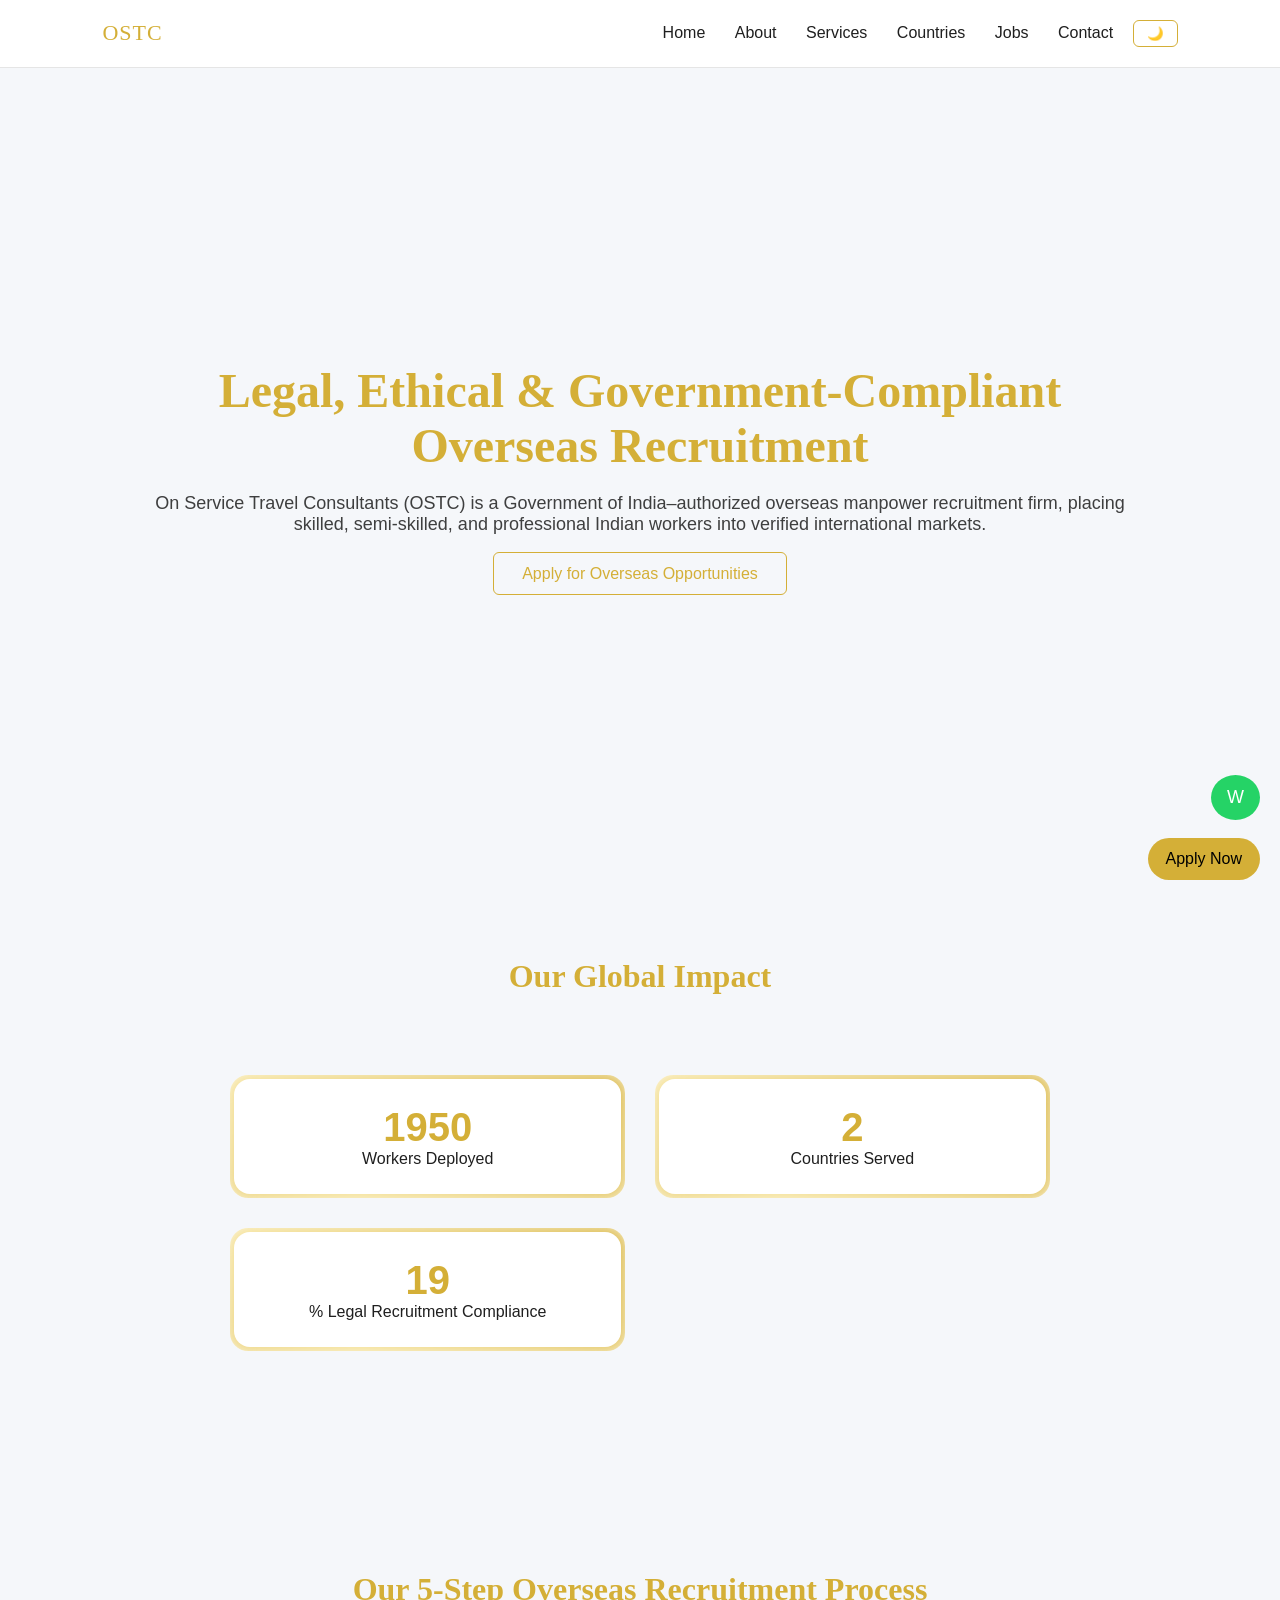
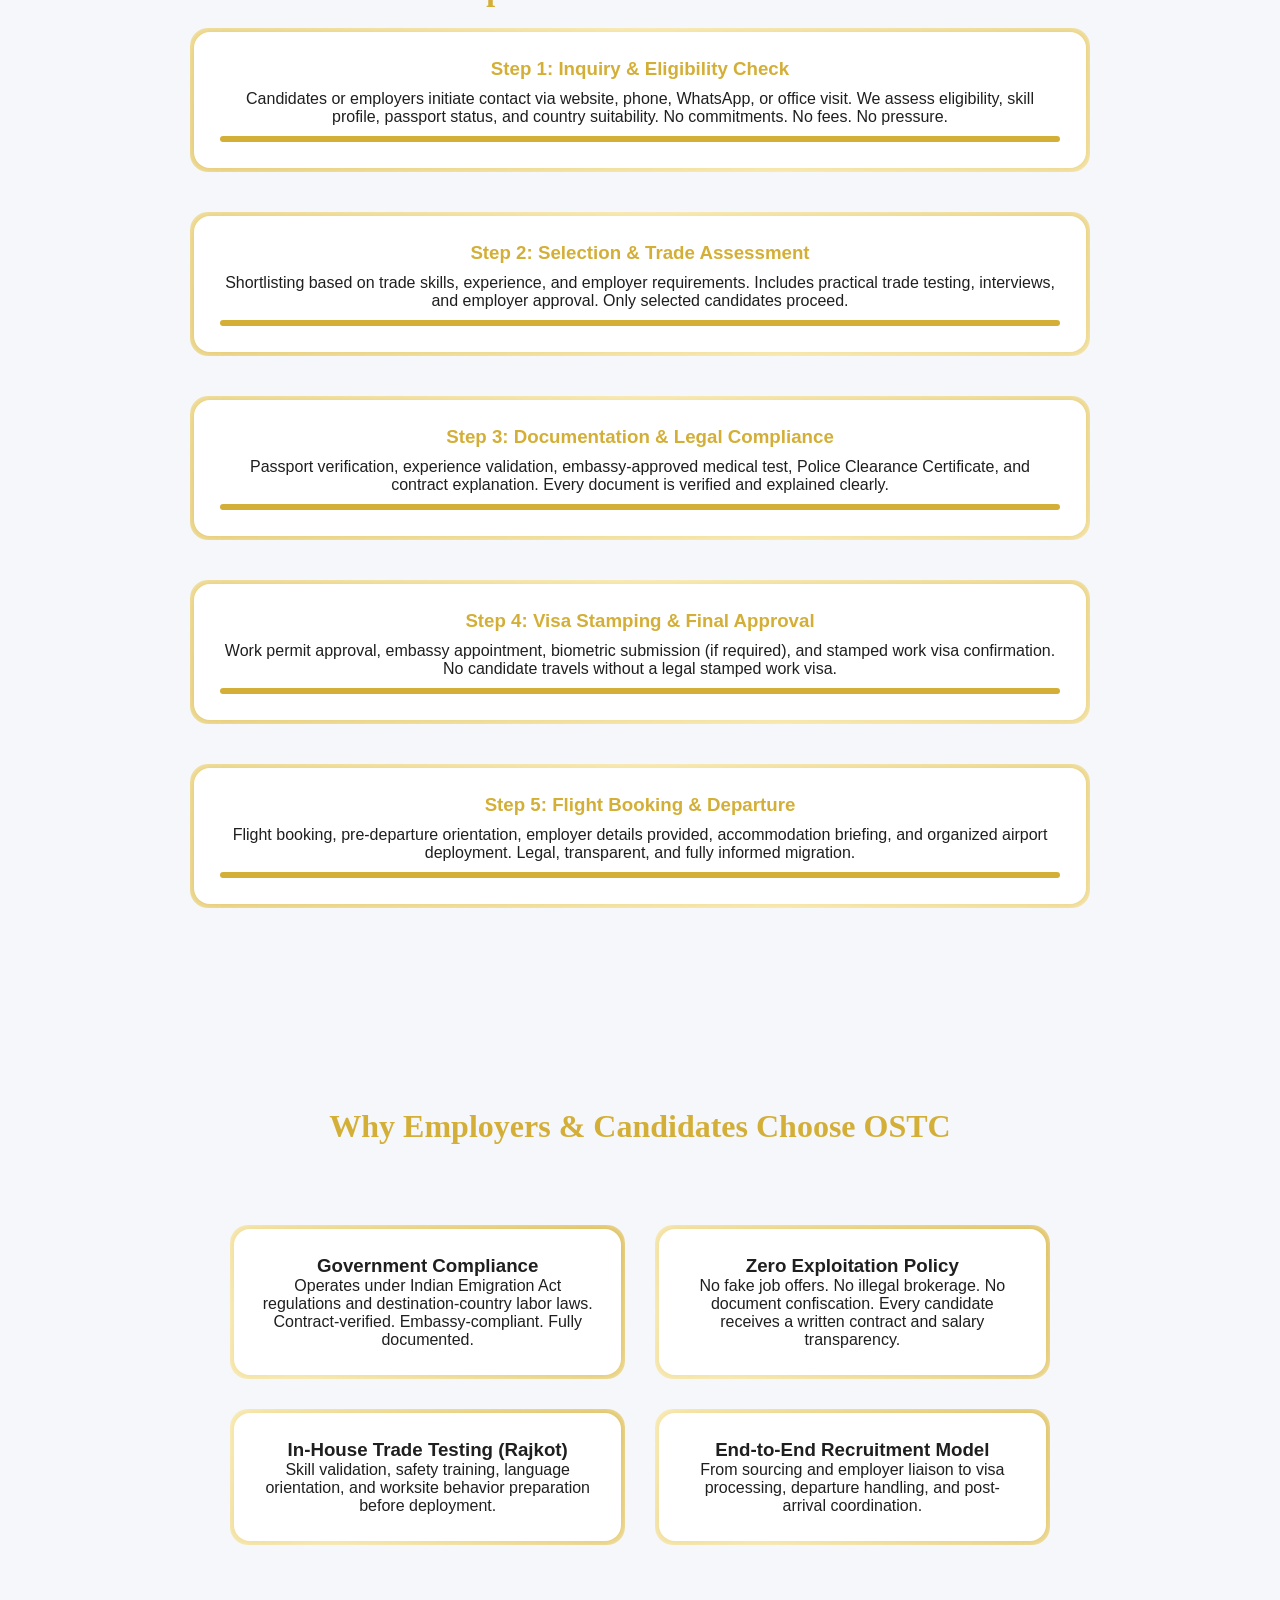
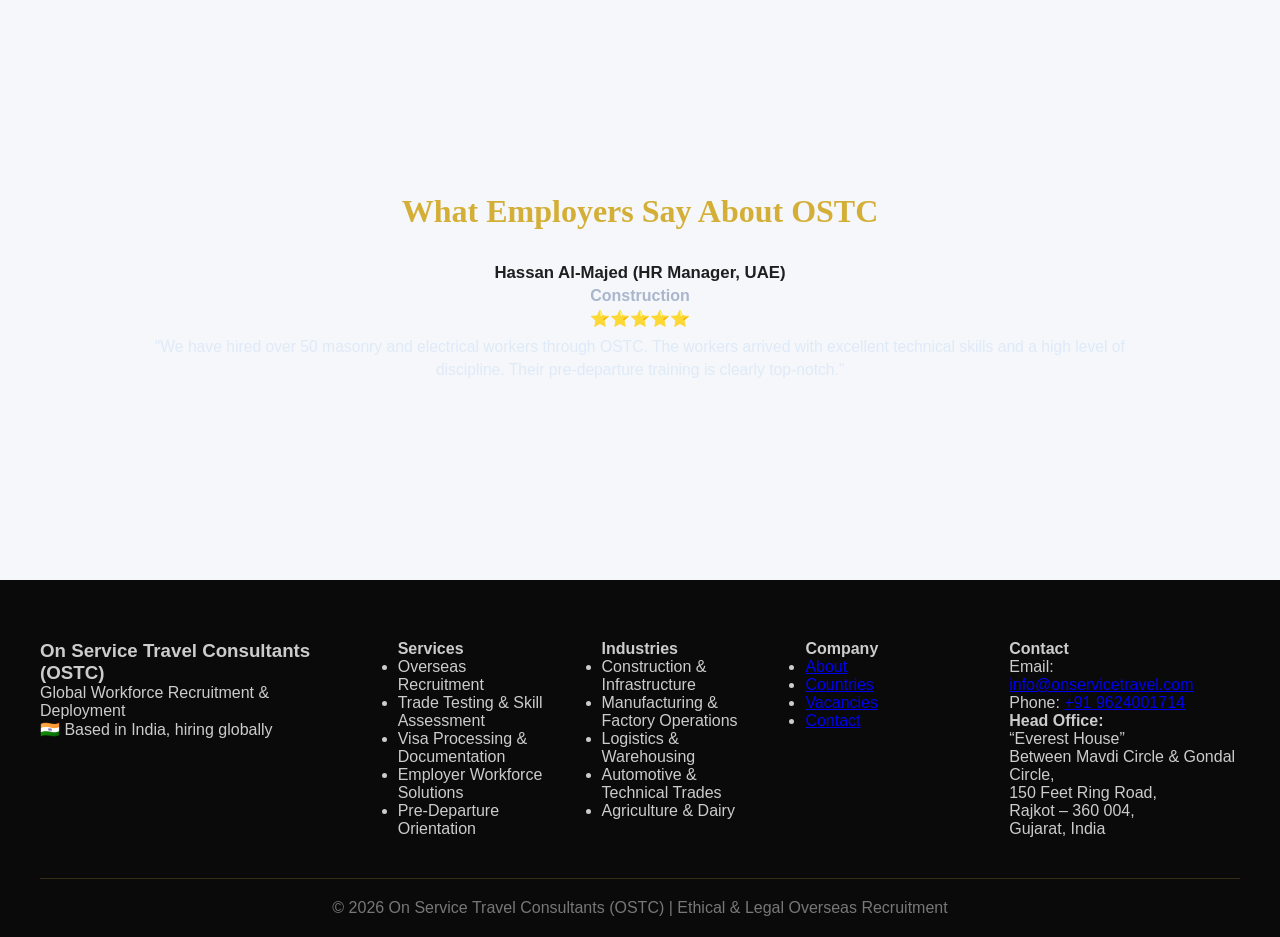
==== commit 6c928e52: "Update index.html" ====
--- a/index.html
+++ b/index.html
@@ -154,6 +154,128 @@
   </div>
 </section>
 
+  <!-- Employer Reviews — paste this immediately BEFORE <footer class="main-footer"> -->
+<section class="section reveal ostc-reviews" aria-labelledby="ostc-reviews-title" style="margin-top:28px">
+  <h2 id="ostc-reviews-title">What Employers Say About OSTC</h2>
+
+  <div class="review-box" style="position:relative;min-height:170px;overflow:hidden;padding:18px;border-radius:8px;background:rgba(255,255,255,0.02);border:1px solid rgba(255,255,255,0.03)">
+
+    <div class="review active" role="article" aria-live="polite" style="position:absolute;inset:0;padding:6px 12px;">
+      <h3>Hassan Al-Majed (HR Manager, UAE)</h3>
+      <p class="industry" style="color:#aab6cc;margin:4px 0;font-weight:600">Construction</p>
+      <p class="rating" style="margin:4px 0">⭐⭐⭐⭐⭐</p>
+      <p class="text" style="color:#dfeaf8;margin-top:8px">
+        “We have hired over 50 masonry and electrical workers through OSTC. The workers arrived with excellent technical skills and a high level of discipline. Their pre-departure training is clearly top-notch.”
+      </p>
+    </div>
+
+    <div class="review" role="article" aria-hidden="true" style="position:absolute;inset:0;padding:6px 12px;opacity:0;">
+      <h3>Dimitris Papadopoulos (Logistics Director, Greece)</h3>
+      <p class="industry" style="color:#aab6cc;margin:4px 0;font-weight:600">Logistics & Warehousing</p>
+      <p class="rating" style="margin:4px 0">⭐⭐⭐⭐⭐</p>
+      <p class="text" style="color:#dfeaf8;margin-top:8px">
+        “The recruitment process was seamless. OSTC provided us with forklift operators who were not only skilled but also well-versed in international safety standards. Highly recommended for reliable manpower.”
+      </p>
+    </div>
+
+    <div class="review" role="article" aria-hidden="true" style="position:absolute;inset:0;padding:6px 12px;opacity:0;">
+      <h3>Sarah Jenkins (Operations Head, Qatar)</h3>
+      <p class="industry" style="color:#aab6cc;margin:4px 0;font-weight:600">Hospitality</p>
+      <p class="rating" style="margin:4px 0">⭐⭐⭐⭐⭐</p>
+      <p class="text" style="color:#dfeaf8;margin-top:8px">
+        “Thank you OSTC for providing our hotel with professional housekeeping and waitstaff. The candidates were well-groomed, spoke good English, and integrated into our team immediately.”
+      </p>
+    </div>
+
+    <div class="review" role="article" aria-hidden="true" style="position:absolute;inset:0;padding:6px 12px;opacity:0;">
+      <h3>Eng. Robert Miller (Project Manager, Saudi Arabia)</h3>
+      <p class="industry" style="color:#aab6cc;margin:4px 0;font-weight:600">Oil & Gas</p>
+      <p class="rating" style="margin:4px 0">⭐⭐⭐⭐⭐</p>
+      <p class="text" style="color:#dfeaf8;margin-top:8px">
+        “Finding certified welders is always a challenge, but OSTC delivered workers who passed our trade tests on the first try. Their skills are exceptional, and their work ethic is even better.”
+      </p>
+    </div>
+
+    <div class="review" role="article" aria-hidden="true" style="position:absolute;inset:0;padding:6px 12px;opacity:0;">
+      <h3>Lin Wei (Facility Manager, Singapore)</h3>
+      <p class="industry" style="color:#aab6cc;margin:4px 0;font-weight:600">Manufacturing</p>
+      <p class="rating" style="margin:4px 0">⭐⭐⭐⭐⭐</p>
+      <p class="text" style="color:#dfeaf8;margin-top:8px">
+        “The best manpower supplier we've worked with. The workers are very productive and were fully briefed on our local laws and culture before arrival. It saved us weeks of onboarding time.”
+      </p>
+    </div>
+
+  </div>
+
+  <!-- Scoped styling & behaviour (safe, minimal) -->
+  <style>
+    /* Keep everything scoped to .ostc-reviews to avoid changing other parts */
+    .ostc-reviews .review { transition: opacity .8s ease, transform .8s ease; transform: translateY(8px); opacity: 0; }
+    .ostc-reviews .review.active { opacity: 1; transform: translateY(0); }
+    .ostc-reviews h3 { margin: 6px 0 0; font-size: 1.05rem; }
+    .ostc-reviews .text { font-size: 0.98rem; line-height:1.45; }
+    @media (max-width:700px){ .ostc-reviews .review-box{min-height:200px} }
+  </style>
+
+  <script>
+    (function(){
+      const container = document.currentScript ? document.currentScript.parentElement : document.querySelector('.ostc-reviews');
+      if(!container) return;
+
+      const reviews = Array.from(container.querySelectorAll('.review'));
+      if(!reviews.length) return;
+
+      let idx = 0;
+      let timer = null;
+      const INTERVAL = 10000; // 10 seconds
+
+      function show(i){
+        reviews.forEach((r, n) => {
+          if(n === i){
+            r.classList.add('active');
+            r.setAttribute('aria-hidden', 'false');
+          } else {
+            r.classList.remove('active');
+            r.setAttribute('aria-hidden', 'true');
+          }
+        });
+      }
+
+      function next(){
+        idx = (idx + 1) % reviews.length;
+        show(idx);
+      }
+
+      function start(){
+        stop();
+        timer = setInterval(next, INTERVAL);
+      }
+      function stop(){
+        if(timer) { clearInterval(timer); timer = null; }
+      }
+
+      // Pause on page hidden (improves battery/CPU)
+      document.addEventListener('visibilitychange', () => {
+        if(document.hidden) stop(); else start();
+      });
+
+      // Start after small delay so page can finish layout
+      document.addEventListener('DOMContentLoaded', () => {
+        show(idx);
+        // small initial delay for nicer UX
+        setTimeout(start, 500);
+      });
+
+      // If DOM already loaded (injected), start immediately
+      if(document.readyState === 'complete' || document.readyState === 'interactive'){
+        show(idx);
+        setTimeout(start, 500);
+      }
+    })();
+  </script>
+</section>
+<!-- End Employer Reviews -->
+
 <footer class="main-footer">
 
   <div class="footer-container">
--- a/style.css
+++ b/style.css
@@ -11,11 +11,11 @@
 }
 
 [data-theme="dark"] {
-  --bg-body: #121212;
-  --bg-header: #1a1a1a;
-  --text-main: #e0e0e0;
-  --card-inner: #1e1e1e;
-  --border-light: #333333;
+  --bg-body: #000000;       /* Pure black */
+  --bg-header: #0a0a0a;     /* Deep black header */
+  --text-main: #f5f5f5;     /* Clean white text */
+  --card-inner: #111111;    /* Card background */
+  --border-light: #2a2a2a;  /* Soft borders */
 }
 
 /* Apply Variables to your existing code */
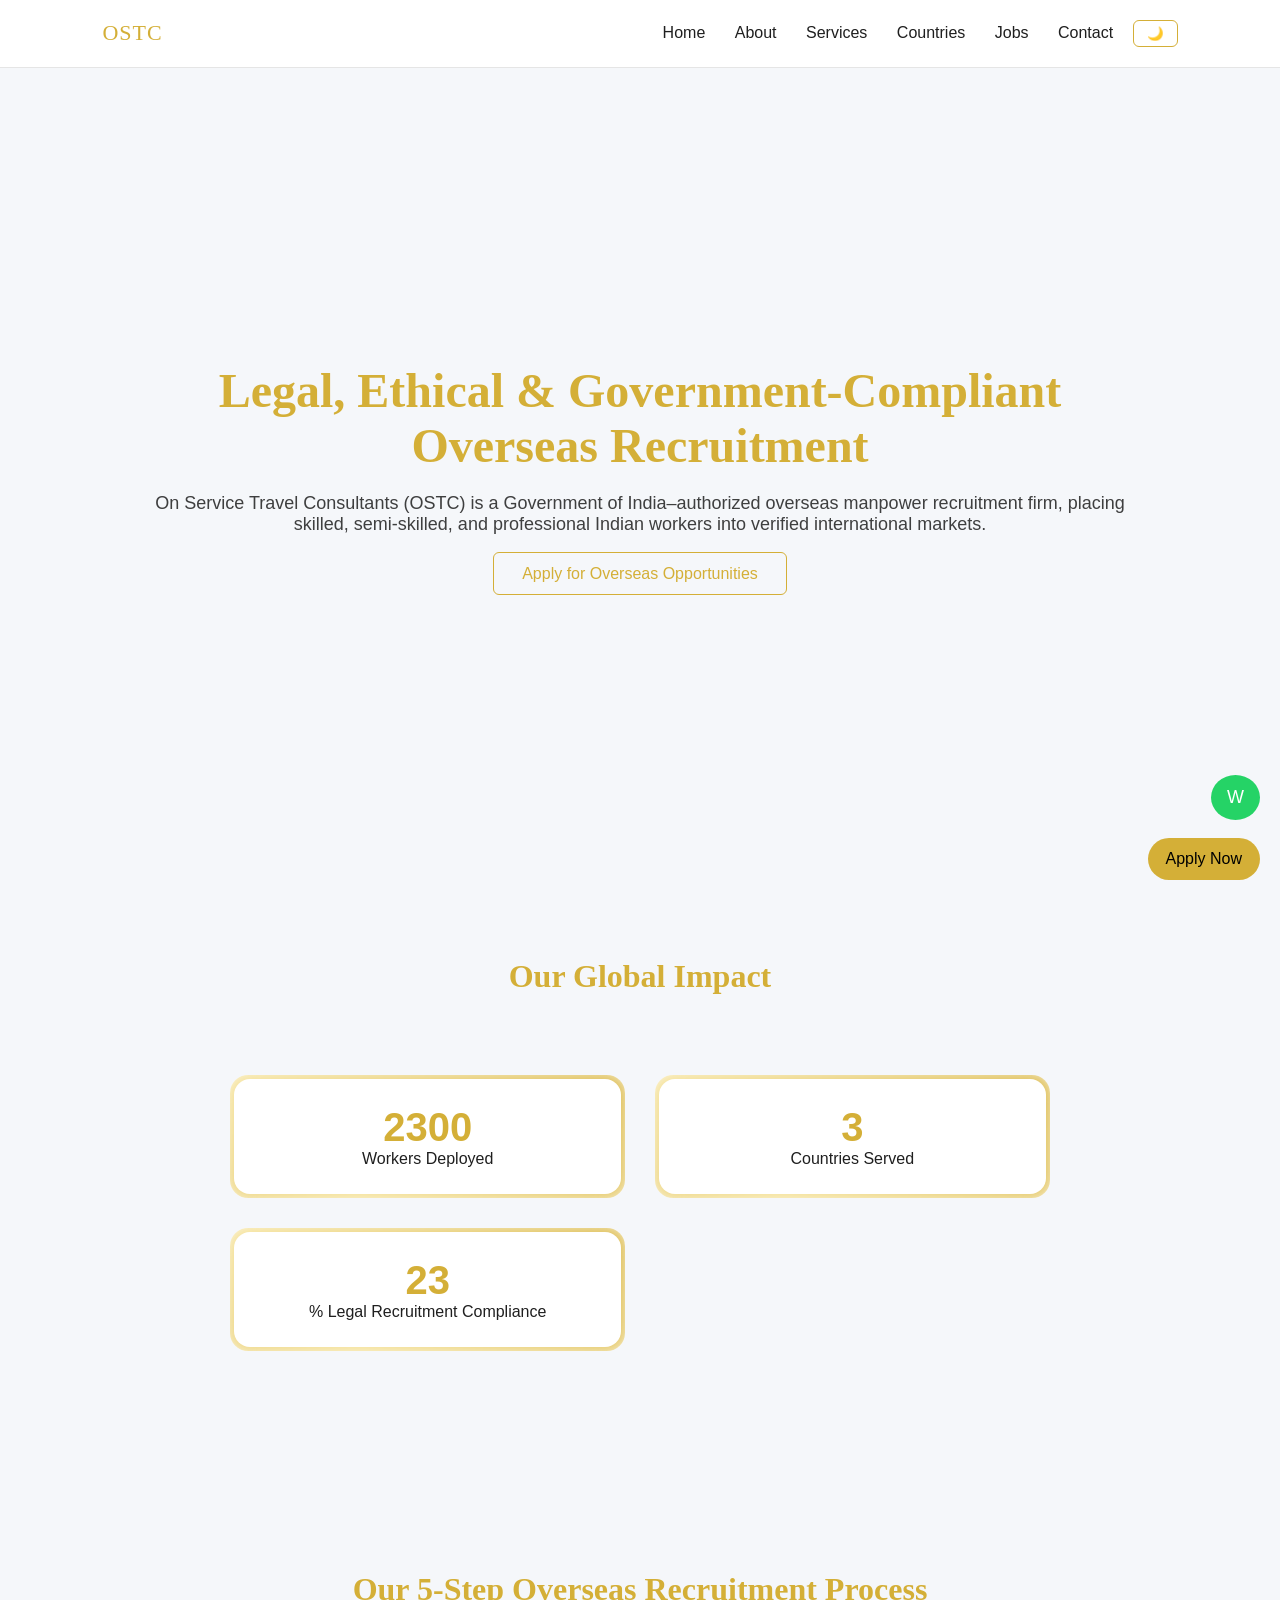
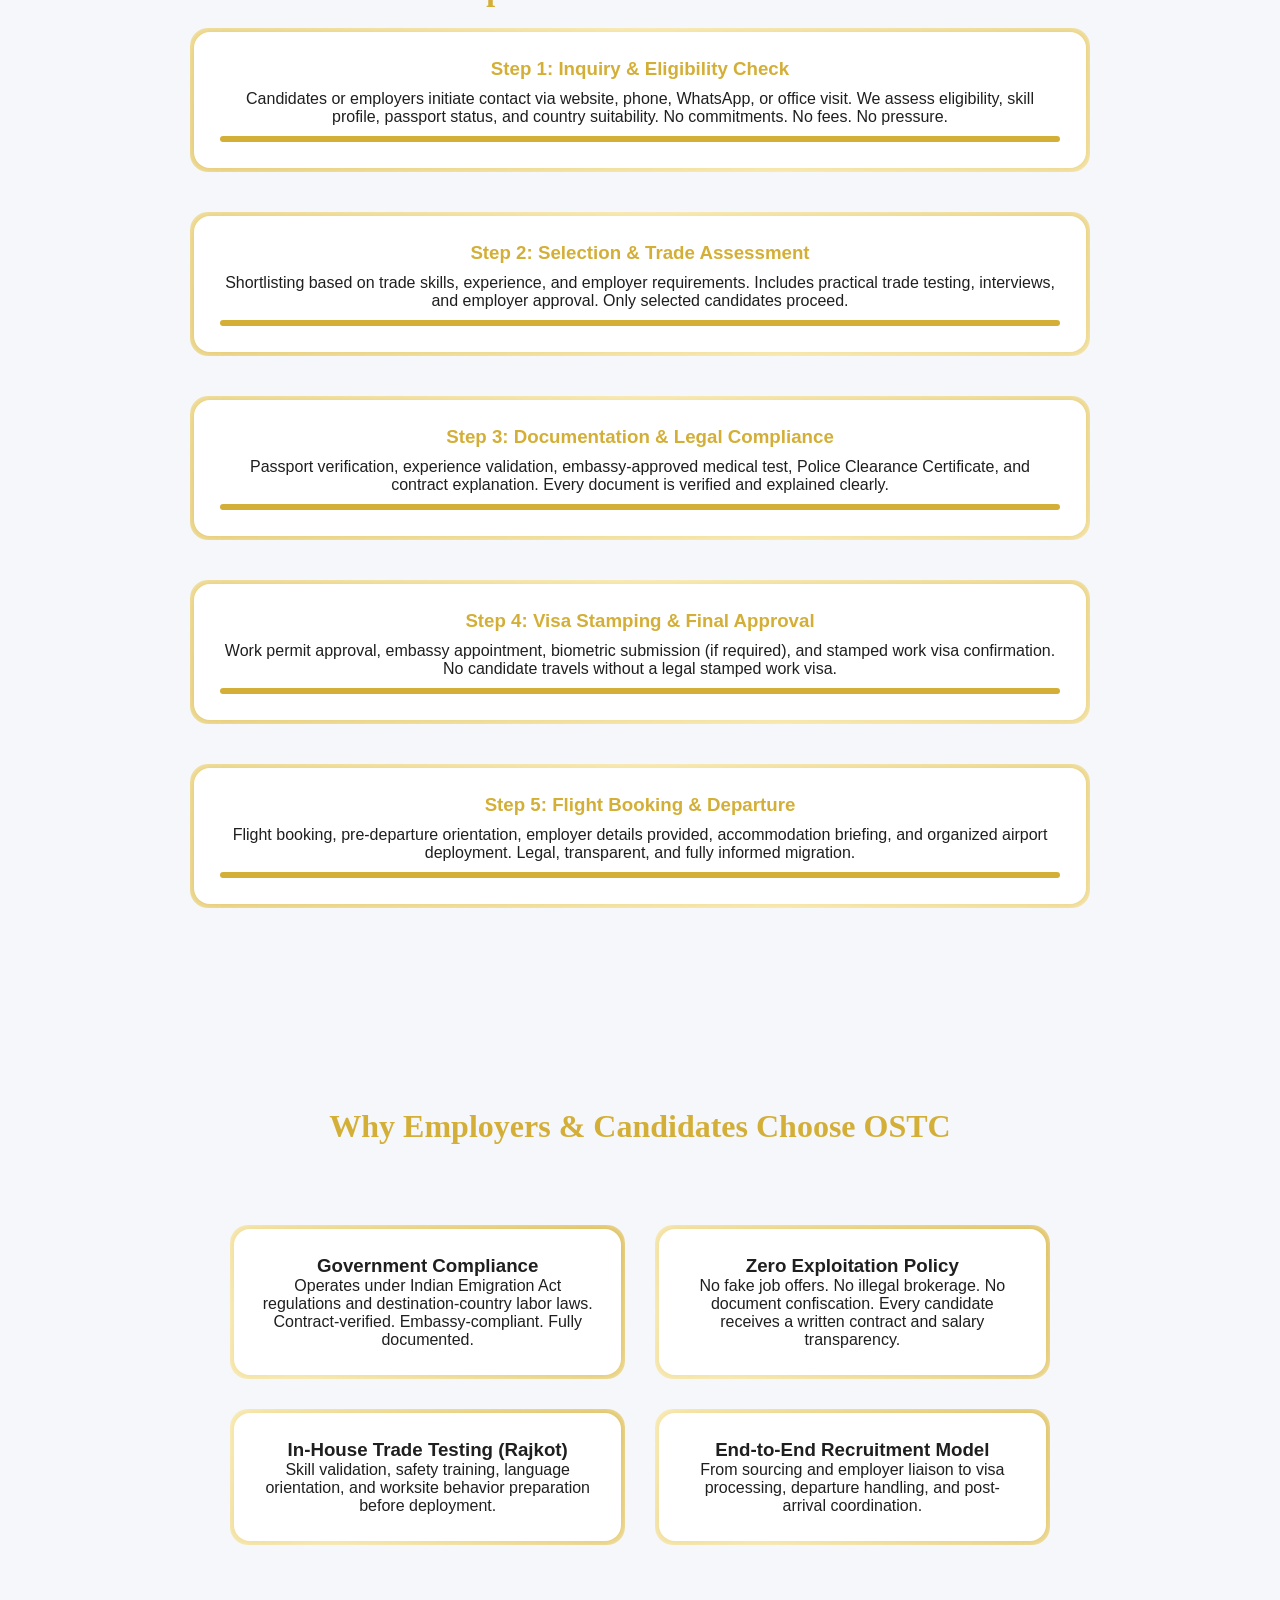
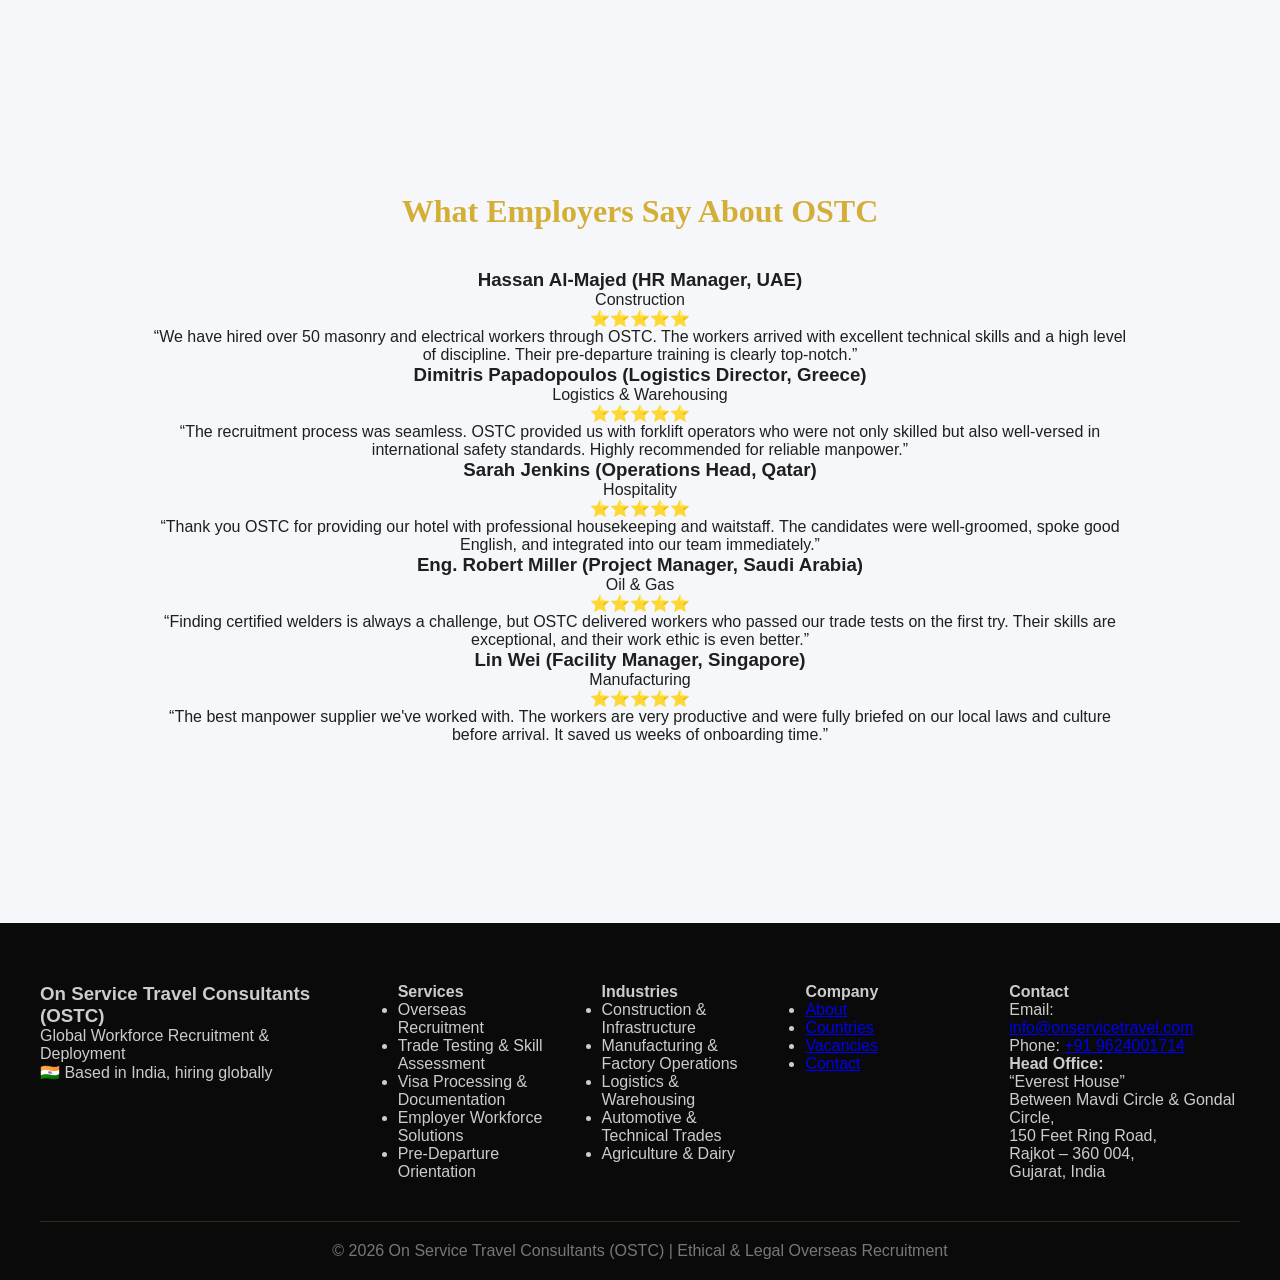
==== commit 896fe61c: "Update index.html" ====
--- a/index.html
+++ b/index.html
@@ -154,127 +154,48 @@
   </div>
 </section>
 
-  <!-- Employer Reviews — paste this immediately BEFORE <footer class="main-footer"> -->
+<!-- START: OSTC Employer Reviews (replace old reviews block with this) -->
 <section class="section reveal ostc-reviews" aria-labelledby="ostc-reviews-title" style="margin-top:28px">
   <h2 id="ostc-reviews-title">What Employers Say About OSTC</h2>
 
-  <div class="review-box" style="position:relative;min-height:170px;overflow:hidden;padding:18px;border-radius:8px;background:rgba(255,255,255,0.02);border:1px solid rgba(255,255,255,0.03)">
-
-    <div class="review active" role="article" aria-live="polite" style="position:absolute;inset:0;padding:6px 12px;">
+  <div class="review-box" style="position:relative;min-height:170px;padding:18px;border-radius:8px;background:rgba(255,255,255,0.02);border:1px solid rgba(255,255,255,0.03)">
+    <div class="review active" role="article" aria-live="polite">
       <h3>Hassan Al-Majed (HR Manager, UAE)</h3>
-      <p class="industry" style="color:#aab6cc;margin:4px 0;font-weight:600">Construction</p>
-      <p class="rating" style="margin:4px 0">⭐⭐⭐⭐⭐</p>
-      <p class="text" style="color:#dfeaf8;margin-top:8px">
-        “We have hired over 50 masonry and electrical workers through OSTC. The workers arrived with excellent technical skills and a high level of discipline. Their pre-departure training is clearly top-notch.”
-      </p>
-    </div>
-
-    <div class="review" role="article" aria-hidden="true" style="position:absolute;inset:0;padding:6px 12px;opacity:0;">
+      <p class="industry">Construction</p>
+      <p class="rating">⭐⭐⭐⭐⭐</p>
+      <p class="text">“We have hired over 50 masonry and electrical workers through OSTC. The workers arrived with excellent technical skills and a high level of discipline. Their pre-departure training is clearly top-notch.”</p>
+    </div>
+
+    <div class="review" role="article" aria-hidden="true">
       <h3>Dimitris Papadopoulos (Logistics Director, Greece)</h3>
-      <p class="industry" style="color:#aab6cc;margin:4px 0;font-weight:600">Logistics & Warehousing</p>
-      <p class="rating" style="margin:4px 0">⭐⭐⭐⭐⭐</p>
-      <p class="text" style="color:#dfeaf8;margin-top:8px">
-        “The recruitment process was seamless. OSTC provided us with forklift operators who were not only skilled but also well-versed in international safety standards. Highly recommended for reliable manpower.”
-      </p>
-    </div>
-
-    <div class="review" role="article" aria-hidden="true" style="position:absolute;inset:0;padding:6px 12px;opacity:0;">
+      <p class="industry">Logistics &amp; Warehousing</p>
+      <p class="rating">⭐⭐⭐⭐⭐</p>
+      <p class="text">“The recruitment process was seamless. OSTC provided us with forklift operators who were not only skilled but also well-versed in international safety standards. Highly recommended for reliable manpower.”</p>
+    </div>
+
+    <div class="review" role="article" aria-hidden="true">
       <h3>Sarah Jenkins (Operations Head, Qatar)</h3>
-      <p class="industry" style="color:#aab6cc;margin:4px 0;font-weight:600">Hospitality</p>
-      <p class="rating" style="margin:4px 0">⭐⭐⭐⭐⭐</p>
-      <p class="text" style="color:#dfeaf8;margin-top:8px">
-        “Thank you OSTC for providing our hotel with professional housekeeping and waitstaff. The candidates were well-groomed, spoke good English, and integrated into our team immediately.”
-      </p>
-    </div>
-
-    <div class="review" role="article" aria-hidden="true" style="position:absolute;inset:0;padding:6px 12px;opacity:0;">
+      <p class="industry">Hospitality</p>
+      <p class="rating">⭐⭐⭐⭐⭐</p>
+      <p class="text">“Thank you OSTC for providing our hotel with professional housekeeping and waitstaff. The candidates were well-groomed, spoke good English, and integrated into our team immediately.”</p>
+    </div>
+
+    <div class="review" role="article" aria-hidden="true">
       <h3>Eng. Robert Miller (Project Manager, Saudi Arabia)</h3>
-      <p class="industry" style="color:#aab6cc;margin:4px 0;font-weight:600">Oil & Gas</p>
-      <p class="rating" style="margin:4px 0">⭐⭐⭐⭐⭐</p>
-      <p class="text" style="color:#dfeaf8;margin-top:8px">
-        “Finding certified welders is always a challenge, but OSTC delivered workers who passed our trade tests on the first try. Their skills are exceptional, and their work ethic is even better.”
-      </p>
-    </div>
-
-    <div class="review" role="article" aria-hidden="true" style="position:absolute;inset:0;padding:6px 12px;opacity:0;">
+      <p class="industry">Oil &amp; Gas</p>
+      <p class="rating">⭐⭐⭐⭐⭐</p>
+      <p class="text">“Finding certified welders is always a challenge, but OSTC delivered workers who passed our trade tests on the first try. Their skills are exceptional, and their work ethic is even better.”</p>
+    </div>
+
+    <div class="review" role="article" aria-hidden="true">
       <h3>Lin Wei (Facility Manager, Singapore)</h3>
-      <p class="industry" style="color:#aab6cc;margin:4px 0;font-weight:600">Manufacturing</p>
-      <p class="rating" style="margin:4px 0">⭐⭐⭐⭐⭐</p>
-      <p class="text" style="color:#dfeaf8;margin-top:8px">
-        “The best manpower supplier we've worked with. The workers are very productive and were fully briefed on our local laws and culture before arrival. It saved us weeks of onboarding time.”
-      </p>
-    </div>
-
-  </div>
-
-  <!-- Scoped styling & behaviour (safe, minimal) -->
-  <style>
-    /* Keep everything scoped to .ostc-reviews to avoid changing other parts */
-    .ostc-reviews .review { transition: opacity .8s ease, transform .8s ease; transform: translateY(8px); opacity: 0; }
-    .ostc-reviews .review.active { opacity: 1; transform: translateY(0); }
-    .ostc-reviews h3 { margin: 6px 0 0; font-size: 1.05rem; }
-    .ostc-reviews .text { font-size: 0.98rem; line-height:1.45; }
-    @media (max-width:700px){ .ostc-reviews .review-box{min-height:200px} }
-  </style>
-
-  <script>
-    (function(){
-      const container = document.currentScript ? document.currentScript.parentElement : document.querySelector('.ostc-reviews');
-      if(!container) return;
-
-      const reviews = Array.from(container.querySelectorAll('.review'));
-      if(!reviews.length) return;
-
-      let idx = 0;
-      let timer = null;
-      const INTERVAL = 10000; // 10 seconds
-
-      function show(i){
-        reviews.forEach((r, n) => {
-          if(n === i){
-            r.classList.add('active');
-            r.setAttribute('aria-hidden', 'false');
-          } else {
-            r.classList.remove('active');
-            r.setAttribute('aria-hidden', 'true');
-          }
-        });
-      }
-
-      function next(){
-        idx = (idx + 1) % reviews.length;
-        show(idx);
-      }
-
-      function start(){
-        stop();
-        timer = setInterval(next, INTERVAL);
-      }
-      function stop(){
-        if(timer) { clearInterval(timer); timer = null; }
-      }
-
-      // Pause on page hidden (improves battery/CPU)
-      document.addEventListener('visibilitychange', () => {
-        if(document.hidden) stop(); else start();
-      });
-
-      // Start after small delay so page can finish layout
-      document.addEventListener('DOMContentLoaded', () => {
-        show(idx);
-        // small initial delay for nicer UX
-        setTimeout(start, 500);
-      });
-
-      // If DOM already loaded (injected), start immediately
-      if(document.readyState === 'complete' || document.readyState === 'interactive'){
-        show(idx);
-        setTimeout(start, 500);
-      }
-    })();
-  </script>
-</section>
-<!-- End Employer Reviews -->
+      <p class="industry">Manufacturing</p>
+      <p class="rating">⭐⭐⭐⭐⭐</p>
+      <p class="text">“The best manpower supplier we've worked with. The workers are very productive and were fully briefed on our local laws and culture before arrival. It saved us weeks of onboarding time.”</p>
+    </div>
+  </div>
+</section>
+<!-- END: OSTC Employer Reviews -->
 
 <footer class="main-footer">
 
